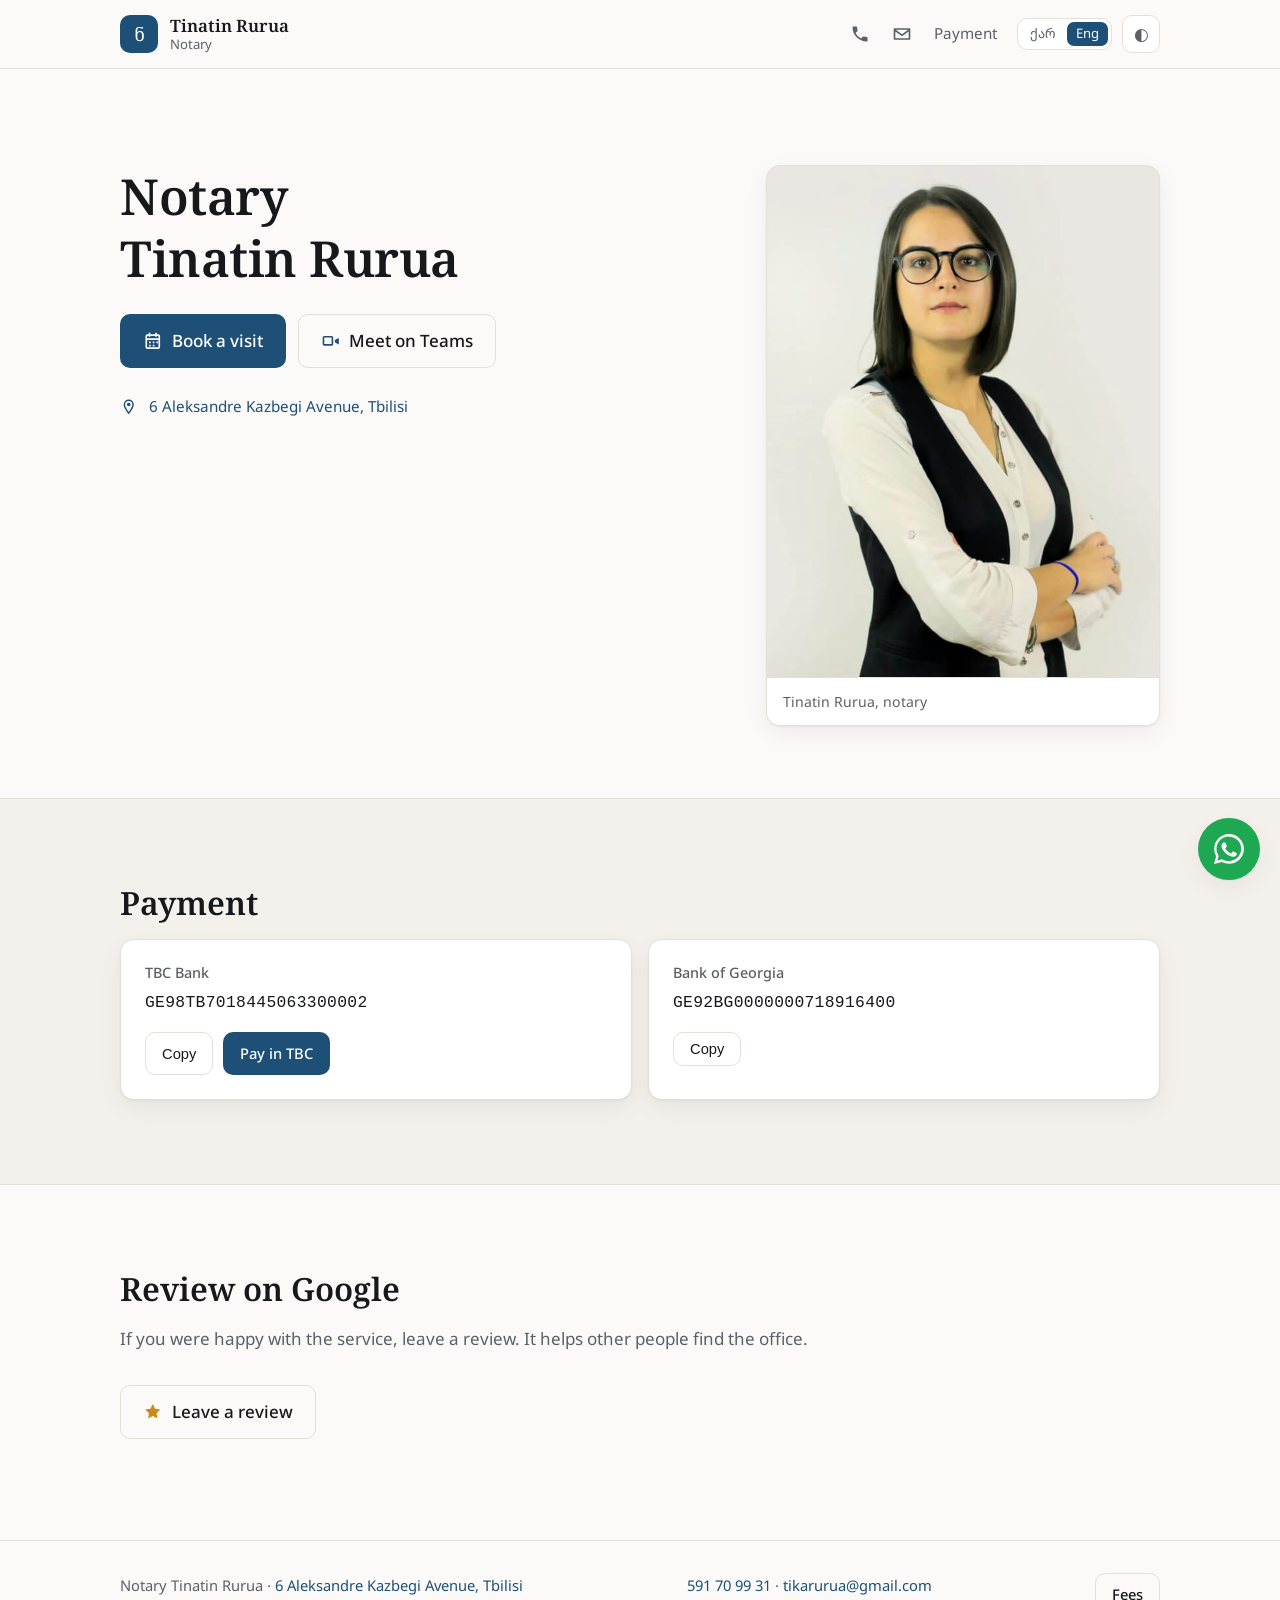
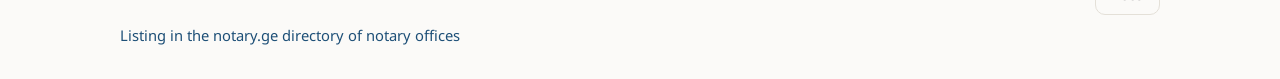
==== en/index.html @ 7e17ddd5 "ფუტერის მისამართი რუკის ბმულია, WhatsApp ლოგო გაიზარდა ფუტერში მისამართი აქამდე უბრალო ტექსტი იყო, თ" ====
<!DOCTYPE html>
<html lang="en">
<head>
<meta charset="utf-8">
<meta name="viewport" content="width=device-width, initial-scale=1">
<title>Notary Tinatin Rurua | Tbilisi</title>
<meta name="description" content="Notary Tinatin Rurua, 6 Aleksandre Kazbegi Avenue, Tbilisi. Contracts, powers of attorney, wills and inheritance, certified copies, signatures and translations. Phone 591 70 99 31.">
<meta name="theme-color" content="#fbfaf8" media="(prefers-color-scheme: light)">
<meta name="theme-color" content="#0f1216" media="(prefers-color-scheme: dark)">
<link rel="canonical" href="https://rurua.ge/en/">

<!-- Georgian is the primary version and holds the root URL, English sits under /en/ -->
<link rel="alternate" hreflang="ka" href="https://rurua.ge/">
<link rel="alternate" hreflang="en" href="https://rurua.ge/en/">
<link rel="alternate" hreflang="x-default" href="https://rurua.ge/">

<meta property="og:type" content="website">
<meta property="og:locale" content="en_US">
<meta property="og:locale:alternate" content="ka_GE">
<meta property="og:title" content="Notary Tinatin Rurua | Tbilisi">
<meta property="og:description" content="Notary services in Tbilisi. 6 Aleksandre Kazbegi Avenue.">
<meta property="og:url" content="https://rurua.ge/en/">
<meta property="og:image" content="https://rurua.ge/assets/tinatin-rurua.jpg">

<link rel="preconnect" href="https://fonts.googleapis.com">
<link rel="preconnect" href="https://fonts.gstatic.com" crossorigin>
<link href="https://fonts.googleapis.com/css2?family=Noto+Sans+Georgian:wght@400;500;600&family=Noto+Serif+Georgian:wght@500;600&display=swap" rel="stylesheet">

<link rel="stylesheet" href="../assets/styles.css">
<link rel="icon" href="../assets/favicon.svg" type="image/svg+xml">

<!--
  Restore the theme before first paint so the colours do not flash.
  Default state is "system": no data-theme attribute, so the CSS picks light or dark
  from prefers-color-scheme. The attribute only appears once a visitor chooses by hand.
-->
<script>
  (function () {
    try {
      var saved = localStorage.getItem("theme");
      if (saved === "dark" || saved === "light") document.documentElement.dataset.theme = saved;
    } catch (e) { /* localStorage blocked, stay on the system theme */ }
  })();
</script>

<script type="application/ld+json">
{
  "@context": "https://schema.org",
  "@type": "Notary",
  "name": "Notary Tinatin Rurua",
  "url": "https://rurua.ge/en/",
  "image": "https://rurua.ge/assets/tinatin-rurua.jpg",
  "telephone": "+995591709931",
  "email": "tikarurua@gmail.com",
  "areaServed": "Tbilisi",
  "availableLanguage": ["ka", "en"],
  "potentialAction": {
    "@type": "ReserveAction",
    "target": {
      "@type": "EntryPoint",
      "urlTemplate": "https://cal.com/rurua/30",
      "actionPlatform": ["http://schema.org/DesktopWebPlatform", "http://schema.org/MobileWebPlatform"]
    }
  },
  "hasMap": "https://www.google.com/maps/place/?cid=2737741856713212816",
  "sameAs": "https://www.notary.ge/geo-3718-sanotaro-biuroebi-notary-61",
  "address": {
    "@type": "PostalAddress",
    "streetAddress": "6 Aleksandre Kazbegi Avenue",
    "addressLocality": "Tbilisi",
    "addressCountry": "GE"
  }
}
</script>
</head>
<body>

<!--
  WhatsApp glyph, defined once as a symbol and pulled in with <use>,
  so the same path is not repeated for every button on the page.
-->
<svg width="0" height="0" style="position:absolute" aria-hidden="true" focusable="false">
  <symbol id="icon-wa" viewBox="0 0 24 24">
    <path fill="currentColor" d="M12.04 2C6.58 2 2.13 6.45 2.13 11.91c0 1.75.46 3.46 1.32 4.96L2 22l5.25-1.38a9.9 9.9 0 0 0 4.79 1.22h.01c5.46 0 9.91-4.45 9.91-9.91 0-2.65-1.03-5.14-2.9-7.01A9.83 9.83 0 0 0 12.04 2Zm0 1.82c2.16 0 4.19.84 5.72 2.37a8.05 8.05 0 0 1 2.37 5.72c0 4.54-3.7 8.23-8.24 8.23-1.48 0-2.93-.4-4.2-1.15l-.3-.18-3.12.82.83-3.04-.19-.31a8.19 8.19 0 0 1-1.25-4.37c0-4.54 3.7-8.24 8.24-8.24Zm-3.5 3.9c-.17 0-.44.06-.67.31-.23.25-.88.86-.88 2.1 0 1.23.9 2.42 1.02 2.58.13.17 1.74 2.79 4.28 3.8 2.11.83 2.54.67 3 .62.46-.04 1.48-.6 1.69-1.19.21-.58.21-1.08.15-1.19-.06-.1-.23-.16-.48-.29-.25-.12-1.48-.73-1.71-.81-.23-.09-.4-.13-.56.12-.17.25-.65.83-.79.99-.15.17-.29.19-.54.06-.25-.12-1.06-.39-2.02-1.25a7.6 7.6 0 0 1-1.4-1.73c-.14-.25-.02-.39.11-.51.12-.13.29-.34.44-.5.14-.17.19-.29.29-.48.1-.19.05-.35-.02-.48-.06-.12-.55-1.35-.75-1.85-.2-.48-.4-.4-.56-.4h-.5Z"/>
  </symbol>
  <symbol id="icon-star" viewBox="0 0 24 24">
    <path fill="currentColor" d="M12 2.6l2.87 5.82 6.43.94-4.65 4.53 1.1 6.4L12 17.27l-5.75 3.02 1.1-6.4L2.7 9.36l6.43-.94L12 2.6Z"/>
  </symbol>
  <symbol id="icon-calc" viewBox="0 0 24 24">
    <path fill="currentColor" d="M6 2h12a2 2 0 0 1 2 2v16a2 2 0 0 1-2 2H6a2 2 0 0 1-2-2V4a2 2 0 0 1 2-2Zm0 2v4h12V4H6Zm0 6v2h2.5v-2H6Zm4.75 0v2h2.5v-2h-2.5ZM15.5 10v2H18v-2h-2.5ZM6 14v2h2.5v-2H6Zm4.75 0v2h2.5v-2h-2.5ZM15.5 14v6H18v-6h-2.5ZM6 18v2h2.5v-2H6Zm4.75 0v2h2.5v-2h-2.5Z"/>
  </symbol>
  <symbol id="icon-booking" viewBox="0 0 24 24">
    <path fill="currentColor" d="M7 2v2H5.5A2.5 2.5 0 0 0 3 6.5v13A2.5 2.5 0 0 0 5.5 22h13a2.5 2.5 0 0 0 2.5-2.5v-13A2.5 2.5 0 0 0 18.5 4H17V2h-2v2H9V2H7Zm-1.5 4H7v1h2V6h6v1h2V6h1.5a.5.5 0 0 1 .5.5V9H5V6.5a.5.5 0 0 1 .5-.5ZM5 11h14v8.5a.5.5 0 0 1-.5.5h-13a.5.5 0 0 1-.5-.5V11Zm2.5 2v2h2v-2h-2Zm4.5 0v2h2v-2h-2Zm4.5 0v2h2v-2h-2Zm-9 4v2h2v-2h-2Zm4.5 0v2h2v-2h-2Z"/>
  </symbol>
  <symbol id="icon-video" viewBox="0 0 24 24">
    <path fill="currentColor" d="M4 6h9a2 2 0 0 1 2 2v8a2 2 0 0 1-2 2H4a2 2 0 0 1-2-2V8a2 2 0 0 1 2-2Zm0 2v8h9V8H4Zm13 3.15 4-2.4a.6.6 0 0 1 .9.52v6.46a.6.6 0 0 1-.9.52l-4-2.4v-2.7Z"/>
  </symbol>
  <symbol id="icon-pin" viewBox="0 0 24 24">
    <path fill="currentColor" d="M12 2a7 7 0 0 0-7 7c0 5.05 6.13 12.28 6.39 12.58a.8.8 0 0 0 1.22 0C12.87 21.28 19 14.05 19 9a7 7 0 0 0-7-7Zm0 2a5 5 0 0 1 5 5c0 3.3-3.4 8.28-5 10.28C10.4 17.28 7 12.3 7 9a5 5 0 0 1 5-5Zm0 2.5A2.5 2.5 0 1 0 12 11.5a2.5 2.5 0 0 0 0-5Z"/>
  </symbol>
  <symbol id="icon-phone" viewBox="0 0 24 24">
    <path fill="currentColor" d="M6.62 10.79a15.05 15.05 0 0 0 6.59 6.59l2.2-2.2a1 1 0 0 1 1.02-.24c1.12.37 2.33.57 3.57.57a1 1 0 0 1 1 1V20a1 1 0 0 1-1 1A17 17 0 0 1 3 4a1 1 0 0 1 1-1h3.5a1 1 0 0 1 1 1c0 1.24.2 2.45.57 3.57a1 1 0 0 1-.25 1.02l-2.2 2.2Z"/>
  </symbol>
  <symbol id="icon-mail" viewBox="0 0 24 24">
    <path fill="currentColor" d="M3 5h18a1 1 0 0 1 1 1v12a1 1 0 0 1-1 1H3a1 1 0 0 1-1-1V6a1 1 0 0 1 1-1Zm1.6 2L12 12.3 19.4 7H4.6ZM4 8.9V17h16V8.9l-8 5.7-8-5.7Z"/>
  </symbol>
</svg>

<a class="skip" href="#hero">Skip to content</a>

<header class="site-head">
  <div class="wrap head-inner">
    <a class="brand" href="./">
      <span class="brand-mark" aria-hidden="true">ნ</span>
      <span class="brand-text">
        <strong>Tinatin Rurua</strong>
        <span>Notary</span>
      </span>
    </a>

    <!--
      The header is navigation, not a row of buttons: phone and email as bare icons
      in the link colour, plus a text link to payment. The number and email are
      written out in the footer, and the hero keeps only booking and the meeting.
    -->
    <nav class="head-nav">
      <a class="nav-icon" href="tel:+995591709931" aria-label="Call 591 70 99 31" title="591 70 99 31">
        <svg class="ico" aria-hidden="true"><use href="#icon-phone"></use></svg>
      </a>
      <a class="nav-icon" href="mailto:tikarurua@gmail.com?subject=Enquiry%20from%20rurua.ge" aria-label="Email: tikarurua@gmail.com" title="tikarurua@gmail.com">
        <svg class="ico" aria-hidden="true"><use href="#icon-mail"></use></svg>
      </a>
      <a href="#payment">Payment</a>
    </nav>

    <div class="head-actions">
      <!-- Language switch, each version is its own page -->
      <p class="lang" aria-label="Language">
        <a href="../" lang="ka">ქარ</a>
        <span aria-current="true">Eng</span>
      </p>
      <button id="theme-toggle" class="theme-btn" type="button" title="Theme">
        <span class="theme-icon" aria-hidden="true"></span>
        <span class="sr-only">Switch theme</span>
      </button>
    </div>
  </div>
</header>

<main>

  <section id="hero" class="hero">
    <div class="wrap hero-inner">
      <div class="hero-copy">
        <h1>Notary<br>Tinatin Rurua</h1>
        <div class="hero-btns">
          <!-- cal.com booking, the primary action: the client picks the time themselves -->
          <a class="btn btn-primary btn-cal" href="https://cal.com/rurua/30" target="_blank" rel="noopener">
            <svg class="ico" aria-hidden="true"><use href="#icon-booking"></use></svg>
            Book a visit
          </a>
          <!-- Standing Teams room: a time is agreed first, then the link is used -->
          <a class="btn btn-ghost btn-video" href="https://teams.live.com/meet/9314861154325?p=OCizyPDEhzYcypQcMn" target="_blank" rel="noopener">
            <svg class="ico" aria-hidden="true"><use href="#icon-video"></use></svg>
            Meet on Teams
          </a>
        </div>


        <!-- The address text is the map link itself, a separate button repeated it -->
        <p class="hero-addr">
          <svg class="ico" aria-hidden="true"><use href="#icon-pin"></use></svg>
          <span><a href="https://www.google.com/maps/place/?cid=2737741856713212816" target="_blank" rel="noopener">6 Aleksandre Kazbegi Avenue, Tbilisi</a></span>
        </p>

      </div>

      <figure class="portrait">
        <img src="../assets/tinatin-rurua.jpg"
             srcset="../assets/tinatin-rurua.jpg 760w, ../assets/tinatin-rurua@2x.jpg 1120w"
             sizes="(max-width: 860px) 80vw, 360px"
             width="760" height="993"
             alt="Notary Tinatin Rurua">
        <figcaption>Tinatin Rurua, notary</figcaption>
      </figure>
    </div>
  </section>


  <section id="payment" class="section section-alt" data-pay>
    <div class="wrap">
      <h2 class="section-title">Payment</h2>
      <div class="pay-grid">
        <div class="card pay-card" data-pay-iban="GE98TB7018445063300002" data-pay-holder="Tinatin Rurua">
          <h3>TBC Bank</h3>
          <p class="pay-iban">GE98TB7018445063300002</p>
          <p class="pay-actions">
            <button type="button" class="btn btn-ghost btn-sm" data-pay-copy>Copy</button>
            <a class="btn btn-primary btn-sm" data-pay-link-base="https://tbconline.ge/MB/TT/GE98TB7018445063300002" href="https://tbconline.ge/MB/TT/GE98TB7018445063300002" target="_blank" rel="noopener">Pay in TBC</a>
          </p>
        </div>

        <div class="card pay-card" data-pay-iban="GE92BG0000000718916400" data-pay-holder="Tinatin Rurua">
          <h3>Bank of Georgia</h3>
          <p class="pay-iban">GE92BG0000000718916400</p>
          <p class="pay-actions">
            <button type="button" class="btn btn-ghost btn-sm" data-pay-copy>Copy</button>
          </p>
        </div>
      </div>
    </div>
  </section>

  <!--
    Google review. The contact section is gone: address, phone, email and WhatsApp all sit
    in the hero. The review was the one card that repeated nothing, so it stays.
    The !12e1 suffix opens the review form itself rather than just the listing.
  -->
  <section id="review" class="section">
    <div class="wrap">
      <h2 class="section-title">Review on Google</h2>
      <p class="section-sub">If you were happy with the service, leave a review. It helps other people find the office.</p>
      <p><a class="btn btn-star" href="https://www.google.com/maps/place//data=!4m3!3m2!1s0x404473003c50f1db:0x25fe69b6a81c0390!12e1" target="_blank" rel="noopener">
        <svg class="ico" aria-hidden="true"><use href="#icon-star"></use></svg>
        Leave a review
      </a></p>
    </div>
  </section>

</main>

<footer class="site-foot">
  <div class="wrap foot-inner">
    <p>Notary Tinatin Rurua &middot; <a href="https://www.google.com/maps/place/?cid=2737741856713212816" target="_blank" rel="noopener">6 Aleksandre Kazbegi Avenue, Tbilisi</a></p>
    <!-- The number and email in full: the hero only carries icons -->
    <p><a href="tel:+995591709931">591 70 99 31</a> &middot; <a href="mailto:tikarurua@gmail.com">tikarurua@gmail.com</a></p>
    <!-- The fee page link lives in the footer: gone from the header, and it has no block of its own -->
    <p><a class="btn btn-ghost btn-sm" href="fees/">Fees</a></p>
    <!-- Entry in the notary chamber's directory of notary offices -->
    <p class="foot-reg">
      <a href="https://www.notary.ge/geo-3718-sanotaro-biuroebi-filter&amp;region_id=&amp;full_name=%E1%83%97%E1%83%98%E1%83%9C%E1%83%90%E1%83%97%E1%83%98%E1%83%9C+%E1%83%A0%E1%83%A3%E1%83%A0%E1%83%A3%E1%83%90"
         target="_blank" rel="noopener">Listing in the notary.ge directory of notary offices</a>
    </p>
  </div>
</footer>

<!--
  Floating WhatsApp button, bottom right, where chat buttons usually sit. The message
  comes prefilled with the site name, so it is clear where the enquiry came from.
-->
<a class="wa-float" href="https://wa.me/995591709931?text=Hello%21%20I%20am%20writing%20from%20your%20website%20rurua.ge.%20I%20would%20like%20to%20ask%20about%20a%20notary%20service%3A%20" target="_blank" rel="noopener" aria-label="Message on WhatsApp" title="WhatsApp">
  <svg aria-hidden="true"><use href="#icon-wa"></use></svg>
</a>

<script src="../assets/theme.js"></script>
<script src="../assets/pay.js"></script>
</body>
</html>
---- assets/styles.css ----
/*
  rurua.ge, ნოტარიუსი თინათინ რურუა.

  ფერების ლოგიკა სამ მდგომარეობაზეა გათვლილი:
    1. :root                            ნათელი პალიტრა, ნაგულისხმევი
    2. prefers-color-scheme: dark       სისტემური ბნელი, თუ მომხმარებელს ხელით
                                        არ აურჩევია ნათელი (:not([data-theme="light"]))
    3. :root[data-theme="dark"]         ხელით არჩეული ბნელი, სისტემის მიუხედავად
  ამიტომ არც ერთი ცვლადი არ არის მხოლოდ media ბლოკში განსაზღვრული.
*/

:root {
  --bg:        #fbfaf8;
  --bg-alt:    #f4f1ec;
  --surface:   #ffffff;
  --text:      #17181c;
  --muted:     #5b6068;
  --border:    #e4e0d8;
  --accent:    #1d4f77;
  --accent-ink:#ffffff;
  --accent-soft:#e8f0f7;
  --shadow:    0 1px 2px rgba(16, 24, 40, .05), 0 8px 24px rgba(16, 24, 40, .06);
  --wa:        #1da851;
  --wa-soft:   #eaf7ee;
  --star:      #c9891b;
  --star-soft: #fdf3e2;

  --sans: "Noto Sans Georgian", "BPG Nino Mtavruli", system-ui, -apple-system, "Segoe UI", sans-serif;
  --serif: "Noto Serif Georgian", "Noto Sans Georgian", Georgia, serif;

  --wrap: 1080px;
  --radius: 14px;

  color-scheme: light;
}

@media (prefers-color-scheme: dark) {
  :root:not([data-theme="light"]) {
    --bg:        #0f1216;
    --bg-alt:    #14181e;
    --surface:   #171b22;
    --text:      #e9ebee;
    --muted:     #9ba2ac;
    --border:    #262d36;
    --accent:    #8bbde3;
    --accent-ink:#0f1216;
    --accent-soft:#1b2733;
    --shadow:    0 1px 2px rgba(0, 0, 0, .4), 0 10px 30px rgba(0, 0, 0, .35);
    --wa:        #3ddc7f;
    --wa-soft:   #16261d;
    --star:      #f0b429;
    --star-soft: #2a2113;

    color-scheme: dark;
  }
}

:root[data-theme="dark"] {
  --bg:        #0f1216;
  --bg-alt:    #14181e;
  --surface:   #171b22;
  --text:      #e9ebee;
  --muted:     #9ba2ac;
  --border:    #262d36;
  --accent:    #8bbde3;
  --accent-ink:#0f1216;
  --accent-soft:#1b2733;
  --shadow:    0 1px 2px rgba(0, 0, 0, .4), 0 10px 30px rgba(0, 0, 0, .35);
  --wa:        #3ddc7f;
  --wa-soft:   #16261d;
  --star:      #f0b429;
  --star-soft: #2a2113;

  color-scheme: dark;
}

* { box-sizing: border-box; }

html { scroll-behavior: smooth; }

body {
  margin: 0;
  background: var(--bg);
  color: var(--text);
  font-family: var(--sans);
  font-size: 17px;
  line-height: 1.65;
  -webkit-font-smoothing: antialiased;
}

h1, h2, h3 { font-family: var(--serif); line-height: 1.25; font-weight: 600; margin: 0 0 .5em; }
h1 { font-size: clamp(2rem, 5vw, 3.1rem); letter-spacing: -.01em; }
h2 { font-size: 1.35rem; }
h3 { font-size: 1.05rem; }
p { margin: 0 0 1em; }
a { color: var(--accent); text-decoration: none; }
a:hover { text-decoration: underline; }

:focus-visible {
  outline: 2px solid var(--accent);
  outline-offset: 3px;
  border-radius: 4px;
}

.wrap { width: 100%; max-width: var(--wrap); margin: 0 auto; padding: 0 20px; }

/*
  grid-ის ელემენტების min-width ნაგულისხმევად auto-ა, ანუ min-content-ზე ვიწრო ვერ
  ხდებიან. ერთი გრძელი nowrap ღილაკიც კი მთელ სვეტს აფართოებდა და ვიწრო ეკრანზე
  ჰორიზონტალურ სქროლს იწვევდა. აქ ეს ბლოკავს.
*/
.hero-inner > *, .two-col > *, .calc-list > *, .contact-grid > *, .grid > * { min-width: 0; }

.sr-only {
  position: absolute; width: 1px; height: 1px;
  padding: 0; margin: -1px; overflow: hidden;
  clip: rect(0 0 0 0); white-space: nowrap; border: 0;
}

/* კლავიატურით ნავიგაციისთვის, ჩნდება მხოლოდ ფოკუსზე */
.skip {
  position: absolute; left: -9999px; top: 8px;
  background: var(--surface); color: var(--text);
  padding: 10px 14px; border: 1px solid var(--border); border-radius: 8px;
  z-index: 20;
}
.skip:focus { left: 12px; }

/* ---------- ჰედერი ---------- */

.site-head {
  position: sticky; top: 0; z-index: 10;
  background: var(--bg);
  background: color-mix(in srgb, var(--bg) 88%, transparent);
  backdrop-filter: blur(10px);
  border-bottom: 1px solid var(--border);
}

.head-inner {
  display: flex; align-items: center; gap: 20px;
  min-height: 68px;
}

.brand { display: flex; align-items: center; gap: 12px; margin-right: auto; color: var(--text); }
.brand:hover { text-decoration: none; }

.brand-mark {
  display: grid; place-items: center;
  width: 38px; height: 38px; flex: 0 0 38px;
  border-radius: 10px;
  background: var(--accent); color: var(--accent-ink);
  font-family: var(--serif); font-size: 1.15rem;
}

.brand-text { display: flex; flex-direction: column; line-height: 1.25; }
.brand-text strong { font-family: var(--serif); font-weight: 600; }
.brand-text span { color: var(--muted); font-size: .82rem; }

.head-nav { display: flex; gap: 22px; }
.head-nav a { color: var(--muted); font-size: .95rem; }
.head-nav a:hover { color: var(--text); text-decoration: none; }

/*
  ტელეფონისა და ელფოსტის ხატულები ნავიგაციაში. ჩარჩო არ აქვთ, რომ ბმულებად და არა
  ღილაკებად წაიკითხებოდეს. სახელი aria-label-შია, თავად ნომერი და ელფოსტა ფუტერში.
*/
.head-nav .nav-icon { display: inline-flex; align-items: center; }
.head-nav .nav-icon .ico { width: 20px; height: 20px; }

.head-actions { display: flex; align-items: center; gap: 10px; }

/* ენის გადამრთველი: მიმდინარე ენა span-ია, მეორე კი ბმული */
.lang {
  display: flex; align-items: center; gap: 2px;
  margin: 0; padding: 3px;
  background: var(--surface);
  border: 1px solid var(--border); border-radius: 10px;
  font-size: .82rem;
}
.lang > * { padding: 4px 9px; border-radius: 7px; line-height: 1.2; }
.lang > span { background: var(--accent); color: var(--accent-ink); }
.lang > a { color: var(--muted); }
.lang > a:hover { color: var(--text); text-decoration: none; background: var(--bg-alt); }

.theme-btn {
  width: 38px; height: 38px;
  display: grid; place-items: center;
  background: var(--surface); color: var(--muted);
  border: 1px solid var(--border); border-radius: 10px;
  cursor: pointer;
}
.theme-btn:hover { color: var(--text); }

/* ხატულა იცვლება მიმდინარე მდგომარეობის მიხედვით, JS მხოლოდ ატრიბუტს ცვლის */
.theme-icon::before { content: "◐"; font-size: 1.05rem; }
:root[data-theme="light"] .theme-icon::before { content: "☀"; }
:root[data-theme="dark"] .theme-icon::before { content: "☾"; }

/* ---------- ღილაკები ---------- */

.btn {
  display: inline-block;
  padding: 12px 22px;
  border-radius: 10px;
  font-weight: 500;
  border: 1px solid transparent;
  white-space: nowrap;
}
.btn:hover { text-decoration: none; }
.btn-sm { padding: 8px 16px; font-size: .92rem; }
.btn-primary { background: var(--accent); color: var(--accent-ink); }

/* ჯავშნის ღილაკი: მთავარი ღილაკი ხატულით, ამიტომ flex და შუაზე გასწორება */
.btn-cal { display: inline-flex; align-items: center; gap: 9px; }
.btn-primary:hover { filter: brightness(1.08); }
.btn-ghost { background: transparent; color: var(--text); border-color: var(--border); }
.btn-ghost:hover { background: var(--bg-alt); }

/*
  WhatsApp-ის ღილაკი. ბრენდის მწვანე მხოლოდ ხატულაზეა, ღილაკი კი გარემოს პალიტრას
  მიჰყვება. თეთრი ტექსტი მწვანე ფონზე კონტრასტს ვერ იძლევა, ამიტომ ფონი არ იღებება.
*/
.btn-wa { display: inline-flex; align-items: center; gap: 9px;
  background: transparent; color: var(--text); border-color: var(--border); }
.btn-wa:hover { background: var(--wa-soft); border-color: var(--wa); }
.btn-wa .ico { color: var(--wa); }

.ico { width: 1.15em; height: 1.15em; flex: 0 0 auto; }

/* შეფასების ღილაკი, იგივე ლოგიკა რაც WhatsApp-ისას: ფერი მხოლოდ ხატულაზე */
.btn-star { display: inline-flex; align-items: center; gap: 9px;
  background: transparent; color: var(--text); border-color: var(--border); }
.btn-star:hover { background: var(--star-soft); border-color: var(--star); }
.btn-star .ico { color: var(--star); }

/* ---------- ჰერო ---------- */

.hero { padding: clamp(48px, 8vw, 96px) 0 clamp(40px, 6vw, 72px); }

.hero-inner {
  display: grid;
  grid-template-columns: 1.5fr 1fr;
  gap: clamp(28px, 5vw, 56px);
  align-items: start;
}

.eyebrow {
  color: var(--muted);
  font-size: .85rem; letter-spacing: .06em; text-transform: uppercase;
  margin-bottom: 1em;
}

.lede { font-size: 1.1rem; color: var(--muted); max-width: 46ch; }

.hero-btns { display: flex; flex-wrap: wrap; gap: 12px; margin-top: 28px; }
/* როცა სათაურის ქვემოთ აღწერა არ არის, ღილაკები უფრო ახლოს დგება */
.hero-copy h1 + .hero-btns { margin-top: 18px; }

.card {
  background: var(--surface);
  border: 1px solid var(--border);
  border-radius: var(--radius);
  padding: 24px;
  box-shadow: var(--shadow);
}

.addr { font-size: 1.05rem; }

/* მისამართის რიგი: ქინძისთავი, ტექსტი და რუკის ღილაკი ერთ ხაზზე */
.hero-addr {
  display: flex; flex-wrap: wrap; align-items: center; gap: 8px 12px;
  margin-top: 26px;
  color: var(--muted); font-size: .95rem;
}
.hero-addr .ico { color: var(--accent); }

.hero-addr span { flex: 0 1 auto; }

/*
  პორტრეტი. სურათის ფონი თეთრია, ამიტომ პანელს ორივე თემაზე მუდმივი ღია ტონი აქვს
  (--photo-panel) და img multiply რეჟიმში ერევა, რომ კიდეები არ მოიჭრას.
*/
.portrait {
  --photo-panel: #f3f0eb;
  margin: 0;
  background: var(--photo-panel);
  border: 1px solid var(--border);
  border-radius: var(--radius);
  box-shadow: var(--shadow);
  overflow: hidden;
}

.portrait img {
  display: block;
  width: 100%;
  height: auto;
  mix-blend-mode: multiply;
}

.portrait figcaption {
  padding: 12px 16px;
  background: var(--surface);
  border-top: 1px solid var(--border);
  color: var(--muted);
  font-size: .88rem;
}

/*
  საზღაურის კალკულატორის დიდი ღილაკი ჰეროში. ერთი ბლოკია სამი ნაწილით:
  ხატულა, ორსტრიქონიანი ტექსტი და ისარი, რომელიც ჩვენებას აძლევს, რომ გარე გვერდზე გადავდივართ.
*/
.cta-calc {
  display: flex; align-items: center; gap: 16px;
  margin-top: 26px;
  padding: 18px 22px;
  max-width: 520px;
  background: var(--accent-soft);
  border: 1px solid var(--accent);
  border-radius: var(--radius);
  color: var(--text);
}
.cta-calc:hover { text-decoration: none; background: var(--surface); box-shadow: var(--shadow); }

/* ცალკე სექციაში ბლოკს ჰეროს ზედა შველი აღარ სჭირდება, სათაური და ლიდი უკვე ჰყოფს */
.cta-calc-block { margin-top: 6px; }

.cta-calc-ico { width: 30px; height: 30px; flex: 0 0 30px; color: var(--accent); }

.cta-calc-text { display: flex; flex-direction: column; line-height: 1.35; margin-right: auto; }
.cta-calc-text strong { font-family: var(--serif); font-size: 1.15rem; font-weight: 600; }
.cta-calc-text span { color: var(--muted); font-size: .88rem; }

.cta-calc-arrow { color: var(--accent); font-size: 1.3rem; }
.cta-calc:hover .cta-calc-arrow { transform: translateX(3px); }
.cta-calc-arrow { transition: transform .15s ease; }

@media (prefers-reduced-motion: reduce) {
  .cta-calc-arrow { transition: none; }
}

/* ---------- სექციები ---------- */

.section { padding: clamp(48px, 7vw, 84px) 0; }
.section-alt { background: var(--bg-alt); border-top: 1px solid var(--border); border-bottom: 1px solid var(--border); }

.section-title { font-size: clamp(1.5rem, 3vw, 2rem); }
.section-sub { color: var(--muted); margin-bottom: 32px; }

.grid {
  list-style: none; margin: 0; padding: 0;
  display: grid;
  grid-template-columns: repeat(auto-fill, minmax(min(260px, 100%), 1fr));
  gap: 16px;
}

.svc h3 { margin-bottom: .4em; }
.svc p { color: var(--muted); font-size: .96rem; margin: 0; }

.note {
  margin-top: 28px;
  padding: 16px 20px;
  background: var(--accent-soft);
  border-radius: var(--radius);
  color: var(--text);
  font-size: .96rem;
}

.two-col {
  display: grid;
  grid-template-columns: 1.2fr 1fr;
  gap: clamp(28px, 5vw, 56px);
  align-items: start;
}

.ticks { list-style: none; margin: 0; padding: 0; }
.ticks li {
  position: relative;
  padding: 0 0 14px 28px;
  color: var(--muted);
}
.ticks li::before {
  content: "✓";
  position: absolute; left: 0; top: 0;
  color: var(--accent);
}

/* ოთხი ბარათი ორ სვეტში ჯდება, ერთ რიგში ოთხივე ძალიან ვიწრო გამოდიოდა */
.contact-grid {
  display: grid;
  grid-template-columns: repeat(2, 1fr);
  gap: 16px;
  margin-top: 24px;
}
.contact-grid h3 { color: var(--muted); font-family: var(--sans); font-weight: 500; font-size: .9rem; }
.contact-grid p { margin: 0; }
.contact-grid .card p:not(.addr) { color: var(--muted); font-size: .96rem; }

/* ---------- გადახდა ---------- */

.pay-amount { display: grid; gap: 5px; max-width: 220px; margin-bottom: 22px; }
.pay-amount span { color: var(--muted); font-size: .88rem; }
.pay-amount input {
  padding: 10px 12px;
  font: inherit; font-variant-numeric: tabular-nums;
  color: var(--text); background: var(--surface);
  border: 1px solid var(--border); border-radius: 9px;
}

.pay-grid {
  display: grid;
  grid-template-columns: repeat(auto-fit, minmax(min(300px, 100%), 1fr));
  gap: 16px;
}
.pay-grid > * { min-width: 0; }

.pay-card h3 { color: var(--muted); font-family: var(--sans); font-weight: 500; font-size: .9rem; }

/* ანგარიშის ნომერი: მონოსფეისი და თანაბარი ციფრები, რომ წაკითხვა და შედარება გაადვილდეს */
.pay-iban {
  font-family: ui-monospace, SFMono-Regular, Menlo, Consolas, monospace;
  font-size: 1.02rem;
  letter-spacing: .02em;
  word-break: break-all;
  margin: 0 0 16px;
}

.pay-actions { display: flex; flex-wrap: wrap; gap: 10px; margin: 0; }
.pay-hint, .pay-note { color: var(--muted); font-size: .88rem; }
.pay-hint { margin: 14px 0 0; }
.pay-note { margin: 22px 0 0; max-width: 60ch; }

/* ---------- კალკულატორი ---------- */

/* კომპაქტური სათაური: მხოლოდ h1, ქვედა დაშორების გარეშე */
.calc-head { padding: clamp(28px, 4vw, 48px) 0 0; }
.calc-head h1 { margin-bottom: 0; }

/* კალკულატორების ბლოკი სათაურს მჭიდროდ მიჰყვება */
#calc.section { padding-top: clamp(22px, 3vw, 32px); }

/* განმარტებების სია გვერდის ბოლოს */
.calc-info .ticks li { padding-bottom: 12px; }

/*
  დოკუმენტისთვის განკუთვნილი ტექსტი. ბარათის სიგანეზეა და ცალკე ფონით გამოყოფილი,
  რომ ეტყობოდეს: ეს ასლისთვისაა და არა კითხვისთვის.
*/
.calc-textbox {
  margin-top: 18px;
  padding-top: 16px;
  border-top: 1px solid var(--border);
}
.calc-textbox-label { margin: 0 0 8px; color: var(--muted); font-size: .82rem; text-transform: uppercase; letter-spacing: .05em; }
.calc-text {
  margin: 0 0 12px;
  padding: 12px 14px;
  background: var(--bg-alt);
  border-radius: 9px;
  font-size: .9rem;
  line-height: 1.6;
  max-height: 190px;
  overflow-y: auto;
}
.calc-textbox-actions { margin: 0; }
.calc-textbox-hint { margin: 10px 0 0; color: var(--muted); font-size: .82rem; }

.calc-list {
  display: grid;
  /* min() იცავს ვიწრო ეკრანს: 340px მხოლოდ მაშინ, თუ ადგილი ნამდვილად არის */
  grid-template-columns: repeat(auto-fit, minmax(min(340px, 100%), 1fr));
  gap: 16px;
  align-items: start;
}

.calc { padding: 20px; }
.calc h2 { font-size: 1.1rem; margin-bottom: 14px; }

/* ველების რიგი: წარწერა ზემოთ, ველი ქვემოთ */
.calc-fields { display: grid; gap: 10px; margin-bottom: 14px; }
.calc-fields label { display: grid; gap: 5px; }
.calc-fields span { color: var(--muted); font-size: .88rem; }

.calc input[type="number"] {
  width: 100%;
  padding: 10px 12px;
  font: inherit;
  font-variant-numeric: tabular-nums;
  color: var(--text);
  background: var(--bg);
  border: 1px solid var(--border);
  border-radius: 9px;
}
.calc input[type="number"]:disabled { opacity: .45; }

/* რადიო ჯგუფი ერთ ხაზზე, ბოლოში კი „სხვა" ველი */
.calc-modes {
  display: flex; flex-wrap: wrap; align-items: center; gap: 6px 14px;
  margin: 0 0 14px; padding: 10px 12px;
  border: 1px solid var(--border); border-radius: 9px;
}
.calc-modes legend { padding: 0 6px; color: var(--muted); font-size: .82rem; }
.calc-modes label { display: inline-flex; align-items: center; gap: 6px; font-size: .95rem; }
.calc-modes input[type="number"] { width: 92px; padding: 6px 9px; }

.calc-vat {
  display: inline-flex; align-items: center; gap: 8px;
  margin-bottom: 14px;
  color: var(--muted); font-size: .95rem;
}

/* შედეგების ცხრილი */
.calc-out { width: 100%; border-collapse: collapse; }
.calc-out th, .calc-out td { padding: 8px 0; text-align: left; font-weight: 400; }
.calc-out th { color: var(--muted); font-size: .92rem; }
.calc-out td { text-align: right; font-variant-numeric: tabular-nums; }
.calc-out tr + tr th, .calc-out tr + tr td { border-top: 1px solid var(--border); }

.calc-total th, .calc-total td {
  padding-top: 12px;
  font-family: var(--serif); font-size: 1.15rem; font-weight: 600;
  color: var(--text);
}
.calc-total th, .calc-total td { border-top: 2px solid var(--border) !important; }

.calc-note {
  margin: 0 0 16px;
  padding: 12px 14px;
  background: var(--accent-soft);
  border-radius: 9px;
  font-size: .92rem;
}


/* ---------- ფუტერი ---------- */


.visit-online { color: var(--muted); font-size: .95rem; margin: 18px 0 12px; }

/* ონლაინ შეხვედრის ღილაკი, იმავე პრინციპით: ფერი მხოლოდ ხატულაზე */
.btn-video { display: inline-flex; align-items: center; gap: 9px; }
.btn-video .ico { color: var(--accent); }

.muted-note { color: var(--muted); font-size: .9rem; margin: 0; }

.site-foot {
  border-top: 1px solid var(--border);
  padding: 32px 0;
  color: var(--muted);
  font-size: .92rem;
}
.foot-inner { display: flex; flex-wrap: wrap; gap: 8px 24px; justify-content: space-between; }
.foot-inner p { margin: 0; }
.foot-reg { flex-basis: 100%; }

/*
  WhatsApp მცურავი ღილაკი. მარჯვნივ ქვემოთ ეკიდება, ანუ ჩატის ჩვეულ ადგილას, და
  გვერდის გრაგნილს არ მიჰყვება. ბრენდის მწვანე ფონი, თეთრი ხატულა.
*/
.wa-float {
  position: fixed; right: 20px; bottom: 20px; z-index: 20;
  display: inline-flex; align-items: center; justify-content: center;
  width: 62px; height: 62px; border-radius: 50%;
  background: var(--wa); color: #fff;
  box-shadow: var(--shadow);
}
.wa-float:hover { filter: brightness(1.06); }
/* ლოგო შესამჩნევად დიდია, წრის დიამეტრის დაახლოებით ნახევარზე მეტი */
.wa-float svg { width: 36px; height: 36px; }

/* ---------- მობილური ---------- */

@media (max-width: 860px) {
  .hero-inner, .two-col, .contact-grid { grid-template-columns: 1fr; }

  /*
    ნავიგაცია აღარ იმალება, რადგან კონტაქტი მასშია. ვიწროდ ბრენდისა და ენის ქვემოთ,
    მთელ სიგანეზე ეშვება.
  */
  .head-inner { flex-wrap: wrap; }
  .head-nav { order: 3; flex-basis: 100%; flex-wrap: wrap; gap: 8px 16px; padding-bottom: 4px; }
}

/*
  ვიწრო ეკრანზე ჰედერი 375px-ში ვერ ჯდებოდა: ბრენდი, ენა, ჯავშნის ღილაკი და თემა
  ჯამში 79 პიქსელით გადიოდა. ჯავშნა ხატულად რჩება, წარწერა იმალება, ბრენდის
  ქვესათაური და ენის პილიც იკუმშება.
*/
@media (max-width: 620px) {
  .head-inner { gap: 10px; min-height: 60px; }
  .head-actions { gap: 8px; }

  .brand-text span { display: none; }
  .brand-text strong { font-size: .95rem; }

  .lang { font-size: .78rem; padding: 2px; }
  .lang > * { padding: 3px 7px; }

  /* გრძელი წარწერა ვიწრო ეკრანზე ეშლება, nowrap მხოლოდ ფართო ეკრანს სჭირდება */
  .btn { white-space: normal; }
}

/* ძალიან ვიწრო ეკრანზე ბრენდის სახელიც იმალება, ნიშანი რჩება */
@media (max-width: 390px) {
  .brand-text { display: none; }
}

@media (prefers-reduced-motion: reduce) {
  html { scroll-behavior: auto; }
}

/* ---------------------------------------------------------------
   საზღაურის გვერდი: სრული სიის ბლოკი და ცნობარის ცხრილები.
   ფერები იმავე ცვლადებიდან მოდის, ამიტომ ორივე თემაზე მუშაობს.
   --------------------------------------------------------------- */

.calc select {
  width: 100%;
  padding: 9px 10px;
  font: inherit;
  color: var(--text);
  background: var(--bg);
  border: 1px solid var(--border);
  border-radius: 9px;
}

/* არჩეულ მოქმედებაზე მიბმული შენიშვნა: ფიქსირებული ფასი თუ შეთანხმებით დადგენადი */
.calc-pick-note {
  margin: 14px 0 0;
  padding: 10px 12px;
  border: 1px solid var(--border);
  border-radius: 9px;
  background: var(--bg);
  color: var(--muted);
  font-size: .9rem;
}

.calc-pick-note[data-kind="agreed"] {
  border-color: var(--star);
  background: var(--star-soft);
  color: var(--text);
}

.tariff-wrap {
  overflow-x: auto;
  border: 1px solid var(--border);
  border-radius: var(--radius);
  background: var(--surface);
}

.tariff-wrap + .tariff-h3 { margin-top: 30px; }

.tariff-table { width: 100%; border-collapse: collapse; font-size: .94rem; }

.tariff-table th,
.tariff-table td {
  padding: 10px 12px;
  text-align: left;
  vertical-align: top;
  font-weight: 400;
  border-bottom: 1px solid var(--border);
}

.tariff-table thead th {
  background: var(--bg-alt);
  color: var(--muted);
  font-size: .8rem;
  text-transform: uppercase;
  letter-spacing: .05em;
  white-space: nowrap;
}

.tariff-table tbody tr:last-child td,
.tariff-table tbody tr:last-child th { border-bottom: 0; }

.tariff-table td.num { font-variant-numeric: tabular-nums; }
.tariff-table td.art,
.tariff-table th.art { white-space: nowrap; color: var(--accent); font-variant-numeric: tabular-nums; }
.tariff-note { display: block; margin-top: 4px; color: var(--muted); font-size: .85rem; }

.tariff-h3 { margin: 0 0 10px; font-size: 1rem; }
.tariff-after { margin: 16px 0 0; color: var(--muted); font-size: .9rem; }

.docs-list { margin: 12px 0 0; padding-left: 18px; display: grid; gap: 8px; }
.docs-list li { color: var(--muted); }
.docs-list a { overflow-wrap: anywhere; }
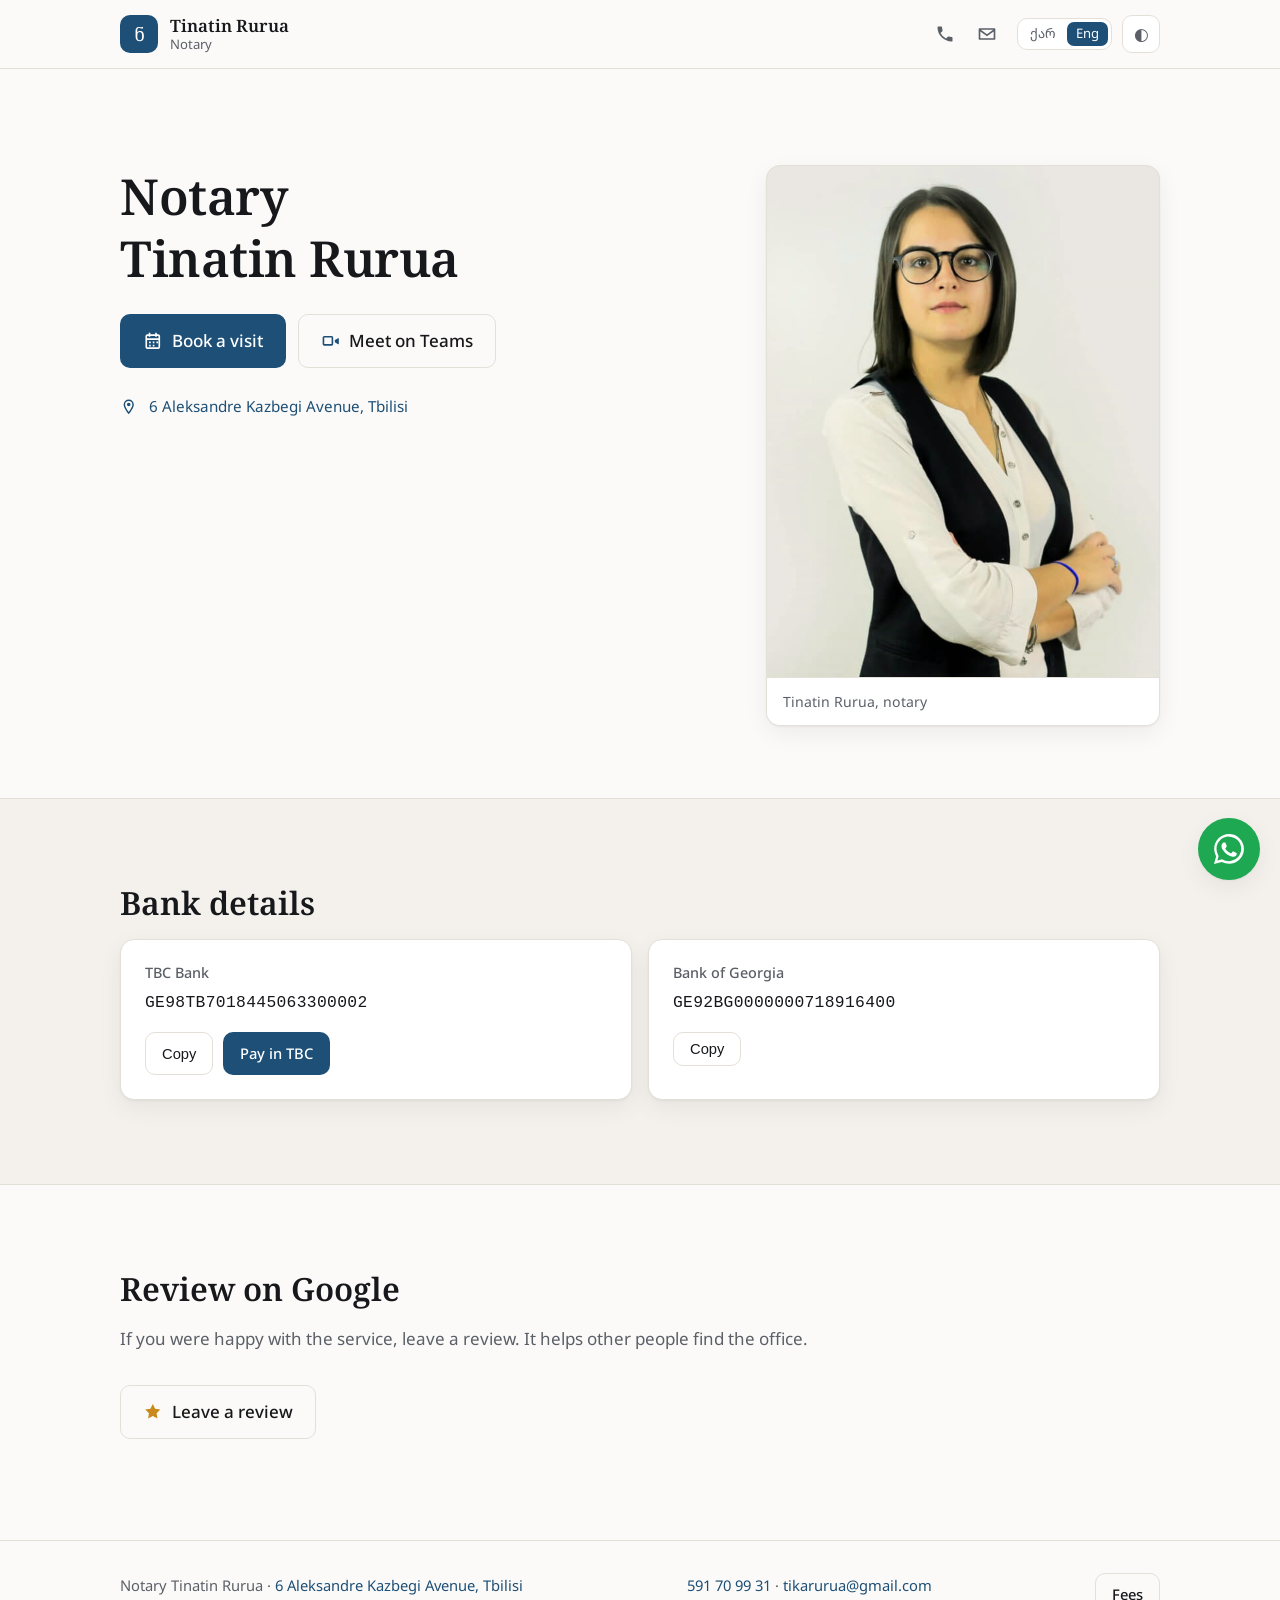
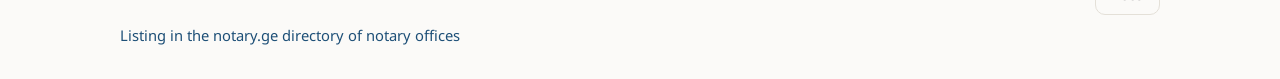
==== commit 55e4c29b: "გადახდა გადაერქვა საბანკო რეკვიზიტებად, ნავიგაციიდან ბმული მოიხსნა სექციის სათაური ახლა საბანკო რეკვ" ====
--- a/en/index.html
+++ b/en/index.html
@@ -130,7 +130,6 @@
       <a class="nav-icon" href="mailto:tikarurua@gmail.com?subject=Enquiry%20from%20rurua.ge" aria-label="Email: tikarurua@gmail.com" title="tikarurua@gmail.com">
         <svg class="ico" aria-hidden="true"><use href="#icon-mail"></use></svg>
       </a>
-      <a href="#payment">Payment</a>
     </nav>
 
     <div class="head-actions">
@@ -189,7 +188,7 @@
 
   <section id="payment" class="section section-alt" data-pay>
     <div class="wrap">
-      <h2 class="section-title">Payment</h2>
+      <h2 class="section-title">Bank details</h2>
       <div class="pay-grid">
         <div class="card pay-card" data-pay-iban="GE98TB7018445063300002" data-pay-holder="Tinatin Rurua">
           <h3>TBC Bank</h3>
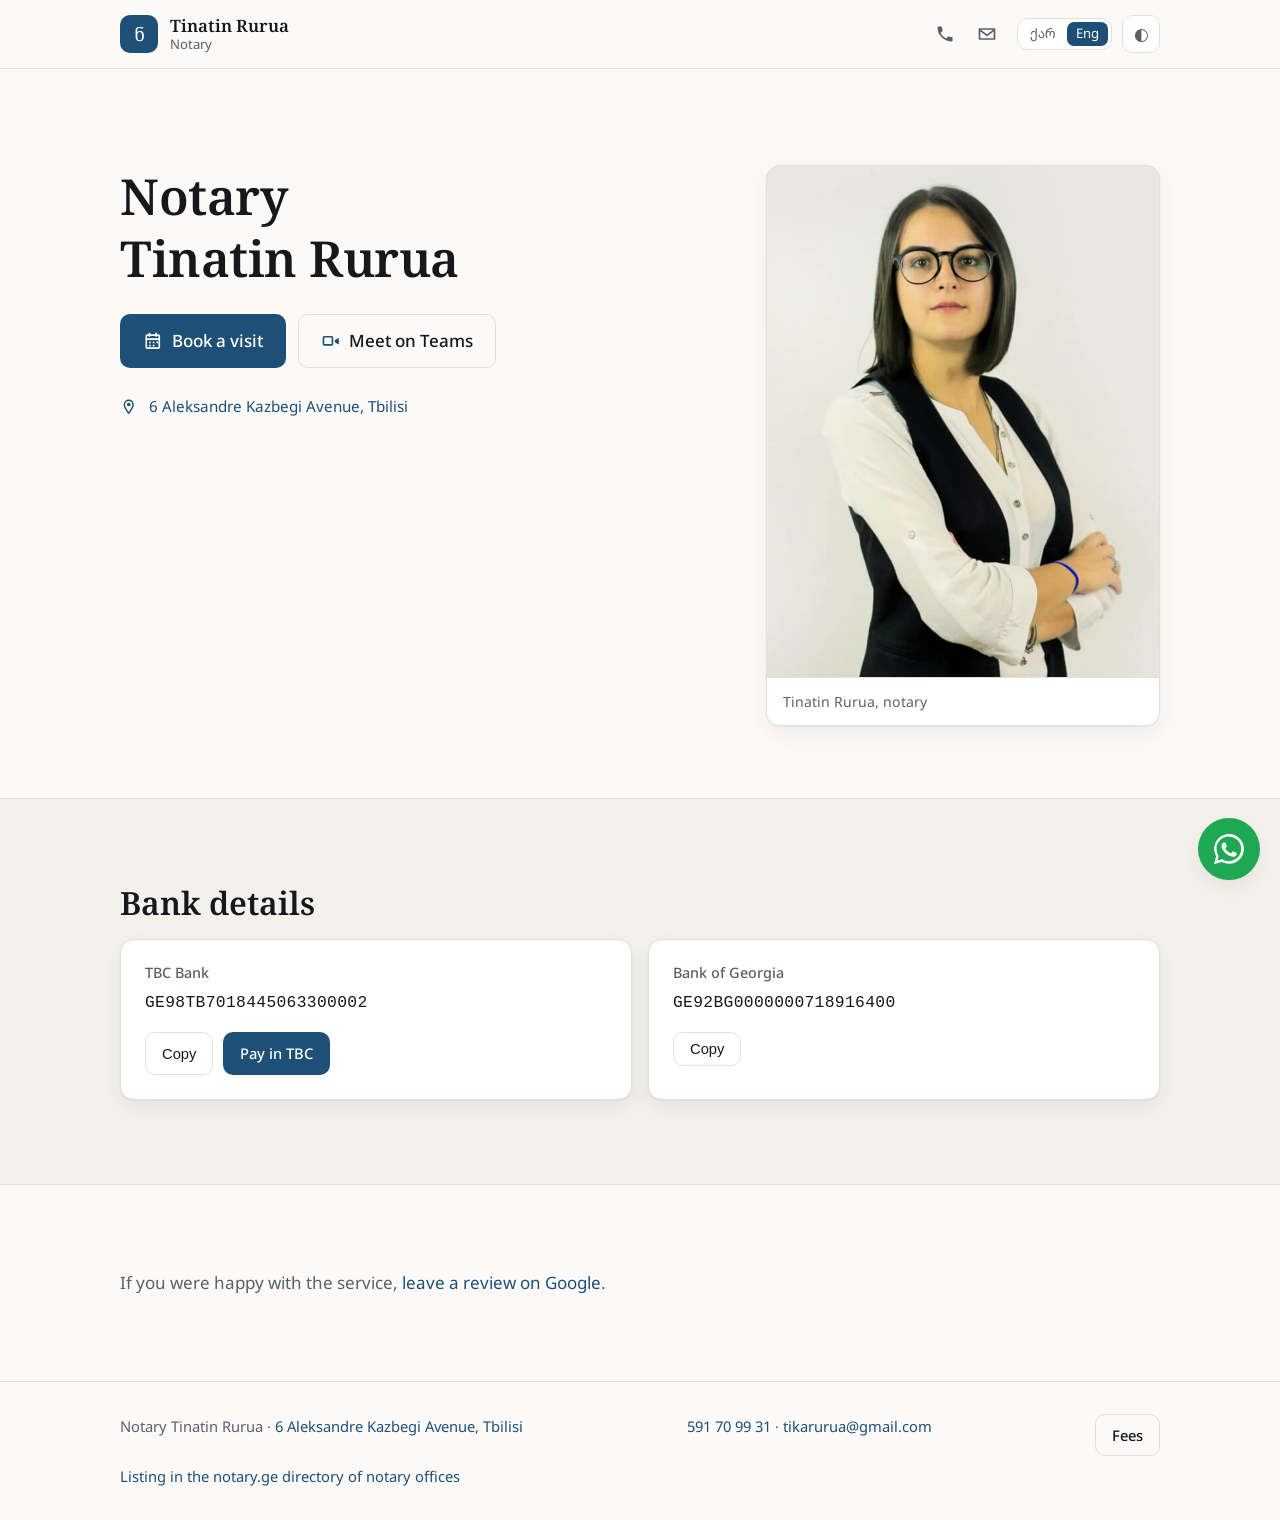
==== commit 6576d1c1: "Google-ის შეფასება ერთ ხაზად სათაური, აღწერა და ვარსკვლავიანი ღილაკი მოიხსნა. დარჩა ერთი წინადადება," ====
--- a/en/index.html
+++ b/en/index.html
@@ -83,9 +83,6 @@
   <symbol id="icon-wa" viewBox="0 0 24 24">
     <path fill="currentColor" d="M12.04 2C6.58 2 2.13 6.45 2.13 11.91c0 1.75.46 3.46 1.32 4.96L2 22l5.25-1.38a9.9 9.9 0 0 0 4.79 1.22h.01c5.46 0 9.91-4.45 9.91-9.91 0-2.65-1.03-5.14-2.9-7.01A9.83 9.83 0 0 0 12.04 2Zm0 1.82c2.16 0 4.19.84 5.72 2.37a8.05 8.05 0 0 1 2.37 5.72c0 4.54-3.7 8.23-8.24 8.23-1.48 0-2.93-.4-4.2-1.15l-.3-.18-3.12.82.83-3.04-.19-.31a8.19 8.19 0 0 1-1.25-4.37c0-4.54 3.7-8.24 8.24-8.24Zm-3.5 3.9c-.17 0-.44.06-.67.31-.23.25-.88.86-.88 2.1 0 1.23.9 2.42 1.02 2.58.13.17 1.74 2.79 4.28 3.8 2.11.83 2.54.67 3 .62.46-.04 1.48-.6 1.69-1.19.21-.58.21-1.08.15-1.19-.06-.1-.23-.16-.48-.29-.25-.12-1.48-.73-1.71-.81-.23-.09-.4-.13-.56.12-.17.25-.65.83-.79.99-.15.17-.29.19-.54.06-.25-.12-1.06-.39-2.02-1.25a7.6 7.6 0 0 1-1.4-1.73c-.14-.25-.02-.39.11-.51.12-.13.29-.34.44-.5.14-.17.19-.29.29-.48.1-.19.05-.35-.02-.48-.06-.12-.55-1.35-.75-1.85-.2-.48-.4-.4-.56-.4h-.5Z"/>
   </symbol>
-  <symbol id="icon-star" viewBox="0 0 24 24">
-    <path fill="currentColor" d="M12 2.6l2.87 5.82 6.43.94-4.65 4.53 1.1 6.4L12 17.27l-5.75 3.02 1.1-6.4L2.7 9.36l6.43-.94L12 2.6Z"/>
-  </symbol>
   <symbol id="icon-calc" viewBox="0 0 24 24">
     <path fill="currentColor" d="M6 2h12a2 2 0 0 1 2 2v16a2 2 0 0 1-2 2H6a2 2 0 0 1-2-2V4a2 2 0 0 1 2-2Zm0 2v4h12V4H6Zm0 6v2h2.5v-2H6Zm4.75 0v2h2.5v-2h-2.5ZM15.5 10v2H18v-2h-2.5ZM6 14v2h2.5v-2H6Zm4.75 0v2h2.5v-2h-2.5ZM15.5 14v6H18v-6h-2.5ZM6 18v2h2.5v-2H6Zm4.75 0v2h2.5v-2h-2.5Z"/>
   </symbol>
@@ -211,18 +208,16 @@
   </section>
 
   <!--
-    Google review. The contact section is gone: address, phone, email and WhatsApp all sit
-    in the hero. The review was the one card that repeated nothing, so it stays.
+    The Google review as a single line. The heading and the button are gone: this is
+    neither a section-worthy topic nor an action that needs a voice on the page.
     The !12e1 suffix opens the review form itself rather than just the listing.
   -->
   <section id="review" class="section">
     <div class="wrap">
-      <h2 class="section-title">Review on Google</h2>
-      <p class="section-sub">If you were happy with the service, leave a review. It helps other people find the office.</p>
-      <p><a class="btn btn-star" href="https://www.google.com/maps/place//data=!4m3!3m2!1s0x404473003c50f1db:0x25fe69b6a81c0390!12e1" target="_blank" rel="noopener">
-        <svg class="ico" aria-hidden="true"><use href="#icon-star"></use></svg>
-        Leave a review
-      </a></p>
+      <p class="review-note">
+        If you were happy with the service,
+        <a href="https://www.google.com/maps/place//data=!4m3!3m2!1s0x404473003c50f1db:0x25fe69b6a81c0390!12e1" target="_blank" rel="noopener">leave a review on Google</a>.
+      </p>
     </div>
   </section>
 
--- a/assets/styles.css
+++ b/assets/styles.css
@@ -346,6 +346,9 @@
 .section-title { font-size: clamp(1.5rem, 3vw, 2rem); }
 .section-sub { color: var(--muted); margin-bottom: 32px; }
 
+/* Google-ის შეფასების ერთხაზიანი შენიშვნა: სათაურის გარეშე დგას */
+.review-note { color: var(--muted); margin: 0; }
+
 .grid {
   list-style: none; margin: 0; padding: 0;
   display: grid;
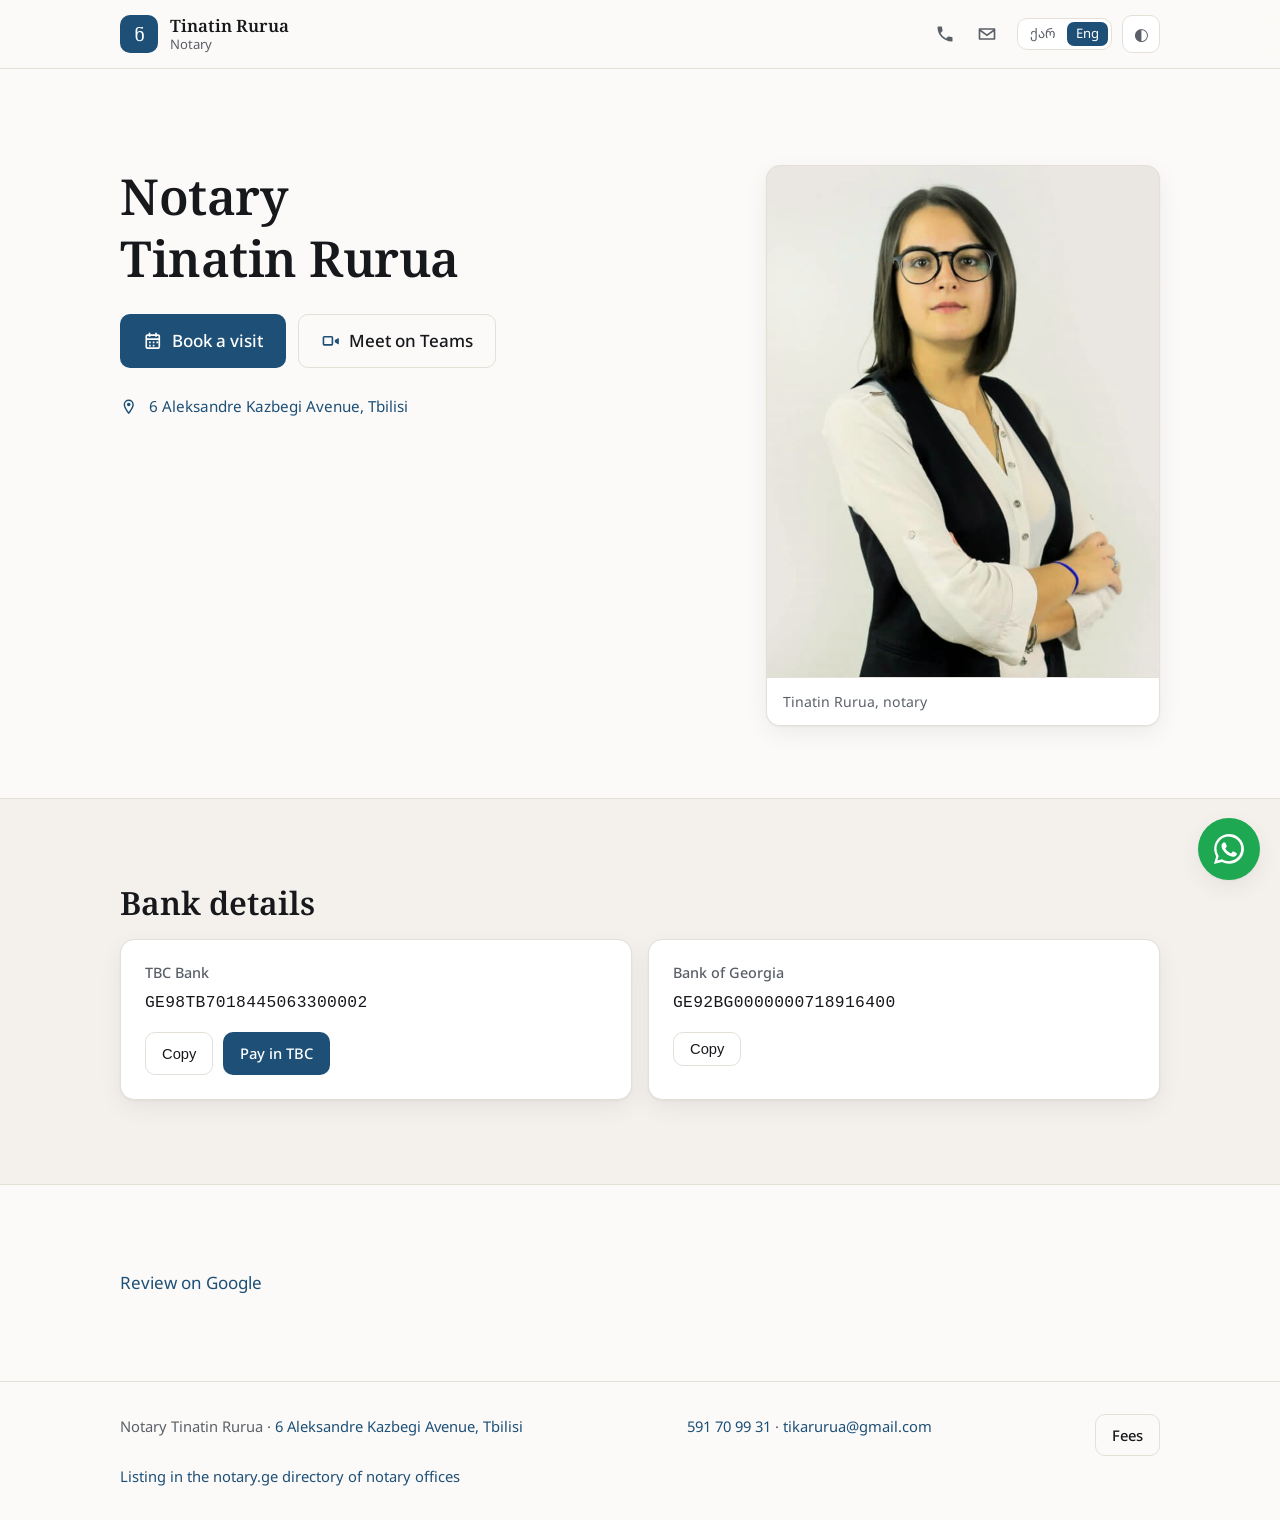
==== commit 6d84a580: "შეფასების ტექსტი მოიხსნა, დარჩა მხოლოდ ბმული წინადადება „თუ მომსახურებით კმაყოფილი დარჩით" მოიხსნა. " ====
--- a/en/index.html
+++ b/en/index.html
@@ -208,15 +208,14 @@
   </section>
 
   <!--
-    The Google review as a single line. The heading and the button are gone: this is
-    neither a section-worthy topic nor an action that needs a voice on the page.
+    The Google review is a link and nothing more. Heading, description and button are
+    gone: this is neither a section-worthy topic nor an action that needs a voice here.
     The !12e1 suffix opens the review form itself rather than just the listing.
   -->
   <section id="review" class="section">
     <div class="wrap">
       <p class="review-note">
-        If you were happy with the service,
-        <a href="https://www.google.com/maps/place//data=!4m3!3m2!1s0x404473003c50f1db:0x25fe69b6a81c0390!12e1" target="_blank" rel="noopener">leave a review on Google</a>.
+        <a href="https://www.google.com/maps/place//data=!4m3!3m2!1s0x404473003c50f1db:0x25fe69b6a81c0390!12e1" target="_blank" rel="noopener">Review on Google</a>
       </p>
     </div>
   </section>
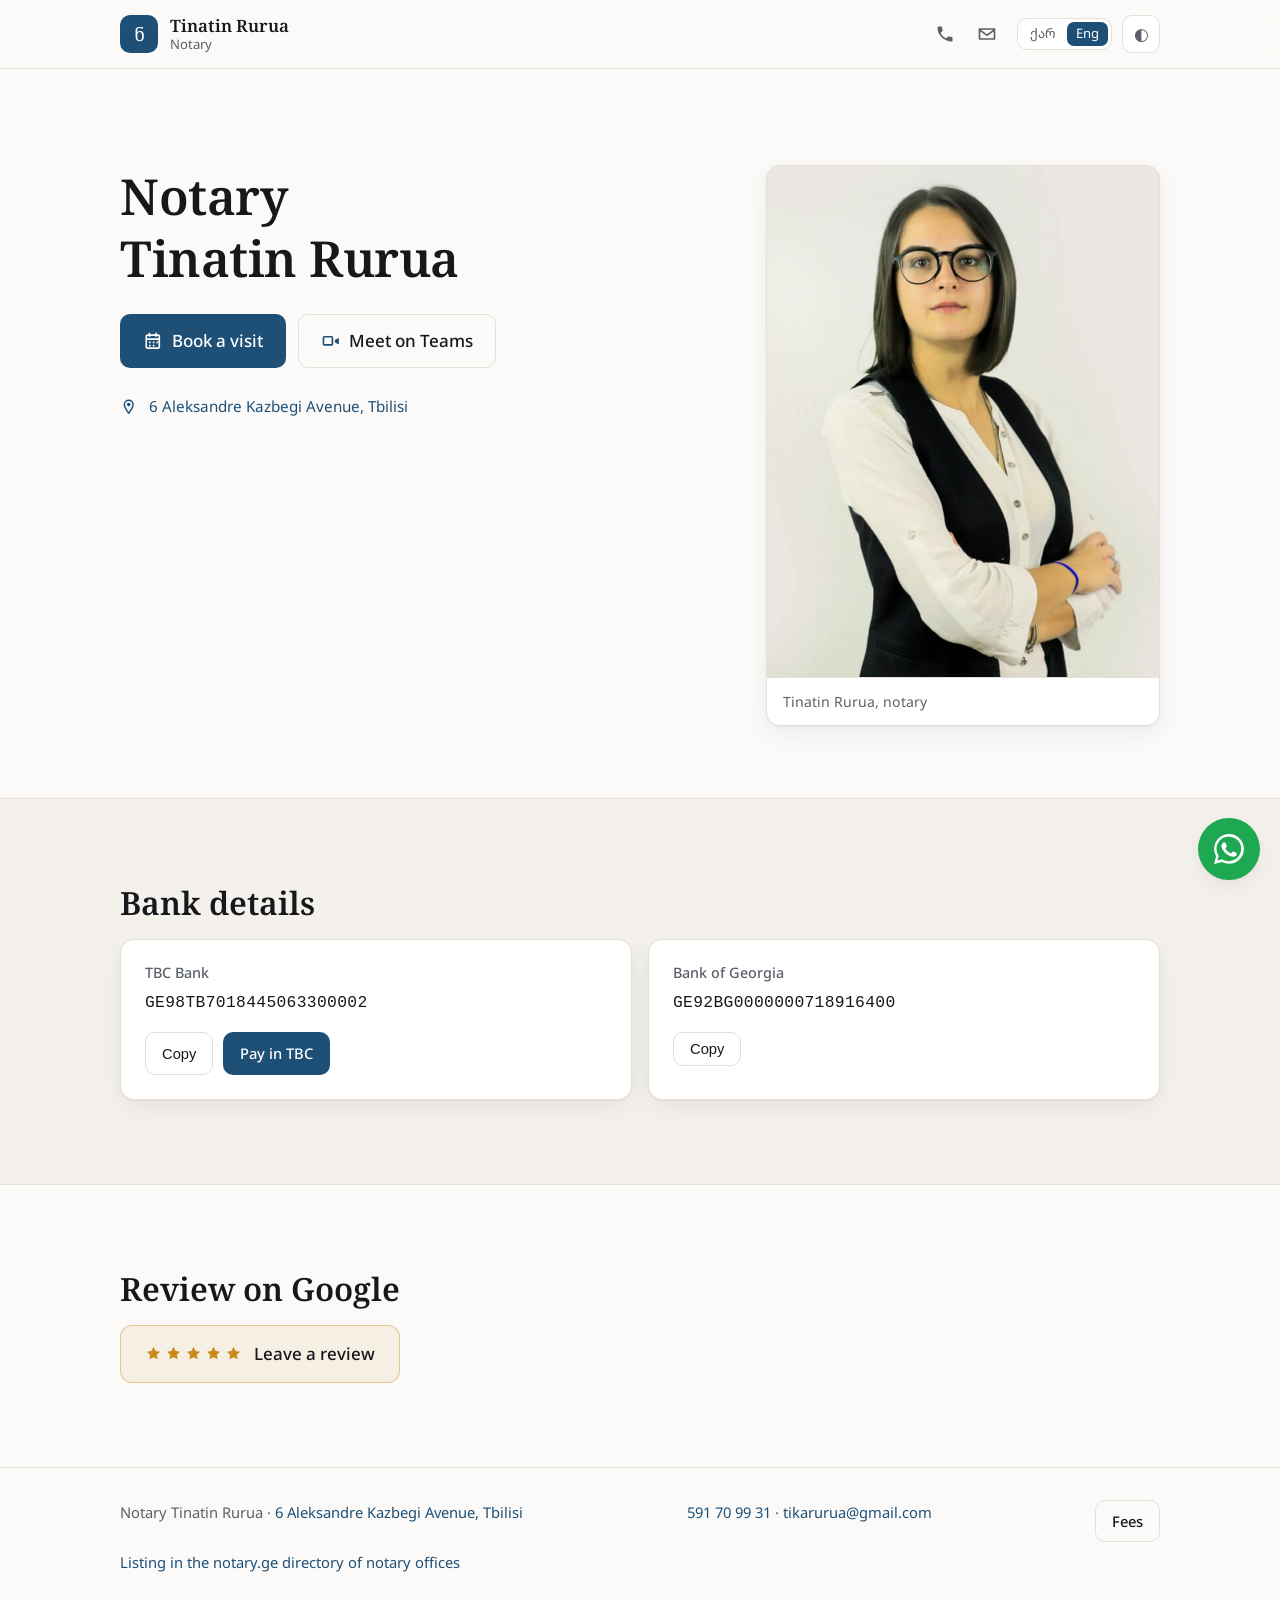
==== commit 9aaed412: "შეფასების სექციას სათაური და ვარსკვლავიანი ღილაკი დაუბრუნდა სათაური „შეფასება Google-ზე" დაბრუნდა, ღ" ====
--- a/en/index.html
+++ b/en/index.html
@@ -83,6 +83,9 @@
   <symbol id="icon-wa" viewBox="0 0 24 24">
     <path fill="currentColor" d="M12.04 2C6.58 2 2.13 6.45 2.13 11.91c0 1.75.46 3.46 1.32 4.96L2 22l5.25-1.38a9.9 9.9 0 0 0 4.79 1.22h.01c5.46 0 9.91-4.45 9.91-9.91 0-2.65-1.03-5.14-2.9-7.01A9.83 9.83 0 0 0 12.04 2Zm0 1.82c2.16 0 4.19.84 5.72 2.37a8.05 8.05 0 0 1 2.37 5.72c0 4.54-3.7 8.23-8.24 8.23-1.48 0-2.93-.4-4.2-1.15l-.3-.18-3.12.82.83-3.04-.19-.31a8.19 8.19 0 0 1-1.25-4.37c0-4.54 3.7-8.24 8.24-8.24Zm-3.5 3.9c-.17 0-.44.06-.67.31-.23.25-.88.86-.88 2.1 0 1.23.9 2.42 1.02 2.58.13.17 1.74 2.79 4.28 3.8 2.11.83 2.54.67 3 .62.46-.04 1.48-.6 1.69-1.19.21-.58.21-1.08.15-1.19-.06-.1-.23-.16-.48-.29-.25-.12-1.48-.73-1.71-.81-.23-.09-.4-.13-.56.12-.17.25-.65.83-.79.99-.15.17-.29.19-.54.06-.25-.12-1.06-.39-2.02-1.25a7.6 7.6 0 0 1-1.4-1.73c-.14-.25-.02-.39.11-.51.12-.13.29-.34.44-.5.14-.17.19-.29.29-.48.1-.19.05-.35-.02-.48-.06-.12-.55-1.35-.75-1.85-.2-.48-.4-.4-.56-.4h-.5Z"/>
   </symbol>
+  <symbol id="icon-star" viewBox="0 0 24 24">
+    <path fill="currentColor" d="M12 2.6l2.87 5.82 6.43.94-4.65 4.53 1.1 6.4L12 17.27l-5.75 3.02 1.1-6.4L2.7 9.36l6.43-.94L12 2.6Z"/>
+  </symbol>
   <symbol id="icon-calc" viewBox="0 0 24 24">
     <path fill="currentColor" d="M6 2h12a2 2 0 0 1 2 2v16a2 2 0 0 1-2 2H6a2 2 0 0 1-2-2V4a2 2 0 0 1 2-2Zm0 2v4h12V4H6Zm0 6v2h2.5v-2H6Zm4.75 0v2h2.5v-2h-2.5ZM15.5 10v2H18v-2h-2.5ZM6 14v2h2.5v-2H6Zm4.75 0v2h2.5v-2h-2.5ZM15.5 14v6H18v-6h-2.5ZM6 18v2h2.5v-2H6Zm4.75 0v2h2.5v-2h-2.5Z"/>
   </symbol>
@@ -208,15 +211,23 @@
   </section>
 
   <!--
-    The Google review is a link and nothing more. Heading, description and button are
-    gone: this is neither a section-worthy topic nor an action that needs a voice here.
+    The Google review. Heading and button are back, without the description: five stars
+    say what this is. The stars are decoration, hence aria-hidden.
     The !12e1 suffix opens the review form itself rather than just the listing.
   -->
   <section id="review" class="section">
     <div class="wrap">
-      <p class="review-note">
-        <a href="https://www.google.com/maps/place//data=!4m3!3m2!1s0x404473003c50f1db:0x25fe69b6a81c0390!12e1" target="_blank" rel="noopener">Review on Google</a>
-      </p>
+      <h2 class="section-title">Review on Google</h2>
+      <a class="btn-review" href="https://www.google.com/maps/place//data=!4m3!3m2!1s0x404473003c50f1db:0x25fe69b6a81c0390!12e1" target="_blank" rel="noopener">
+        <span class="review-stars" aria-hidden="true">
+          <svg class="ico"><use href="#icon-star"></use></svg>
+          <svg class="ico"><use href="#icon-star"></use></svg>
+          <svg class="ico"><use href="#icon-star"></use></svg>
+          <svg class="ico"><use href="#icon-star"></use></svg>
+          <svg class="ico"><use href="#icon-star"></use></svg>
+        </span>
+        Leave a review
+      </a>
     </div>
   </section>
 
--- a/assets/styles.css
+++ b/assets/styles.css
@@ -336,6 +336,8 @@
 
 @media (prefers-reduced-motion: reduce) {
   .cta-calc-arrow { transition: none; }
+  .btn-review { transition: none; }
+  .btn-review:hover { transform: none; }
 }
 
 /* ---------- სექციები ---------- */
@@ -346,8 +348,29 @@
 .section-title { font-size: clamp(1.5rem, 3vw, 2rem); }
 .section-sub { color: var(--muted); margin-bottom: 32px; }
 
-/* Google-ის შეფასების ერთხაზიანი შენიშვნა: სათაურის გარეშე დგას */
-.review-note { color: var(--muted); margin: 0; }
+/*
+  შეფასების ღილაკი. ხუთი ოქროსფერი ვარსკვლავი წარწერის წინ დგას, ღილაკი კი ვარსკვლავის
+  ფერიდან აღებული ჩარჩოთი და ფონით გამოირჩევა. კურსორის ქვეშ ოდნავ ზევით იწევს.
+  color-mix გამჭვირვალობას იღებს, ანუ ერთი წესი ორივე თემას ჯდება.
+*/
+.btn-review {
+  display: inline-flex; align-items: center; gap: 12px;
+  padding: 14px 24px;
+  border-radius: 12px;
+  border: 1px solid color-mix(in srgb, var(--star) 40%, transparent);
+  background: color-mix(in srgb, var(--star) 9%, transparent);
+  color: var(--text); font-weight: 500;
+  transition: transform .15s ease, box-shadow .15s ease, background .15s ease;
+}
+.btn-review:hover {
+  text-decoration: none;
+  background: color-mix(in srgb, var(--star) 16%, transparent);
+  border-color: var(--star);
+  transform: translateY(-1px);
+  box-shadow: var(--shadow);
+}
+.review-stars { display: inline-flex; gap: 3px; color: var(--star); }
+.review-stars .ico { width: 17px; height: 17px; }
 
 .grid {
   list-style: none; margin: 0; padding: 0;
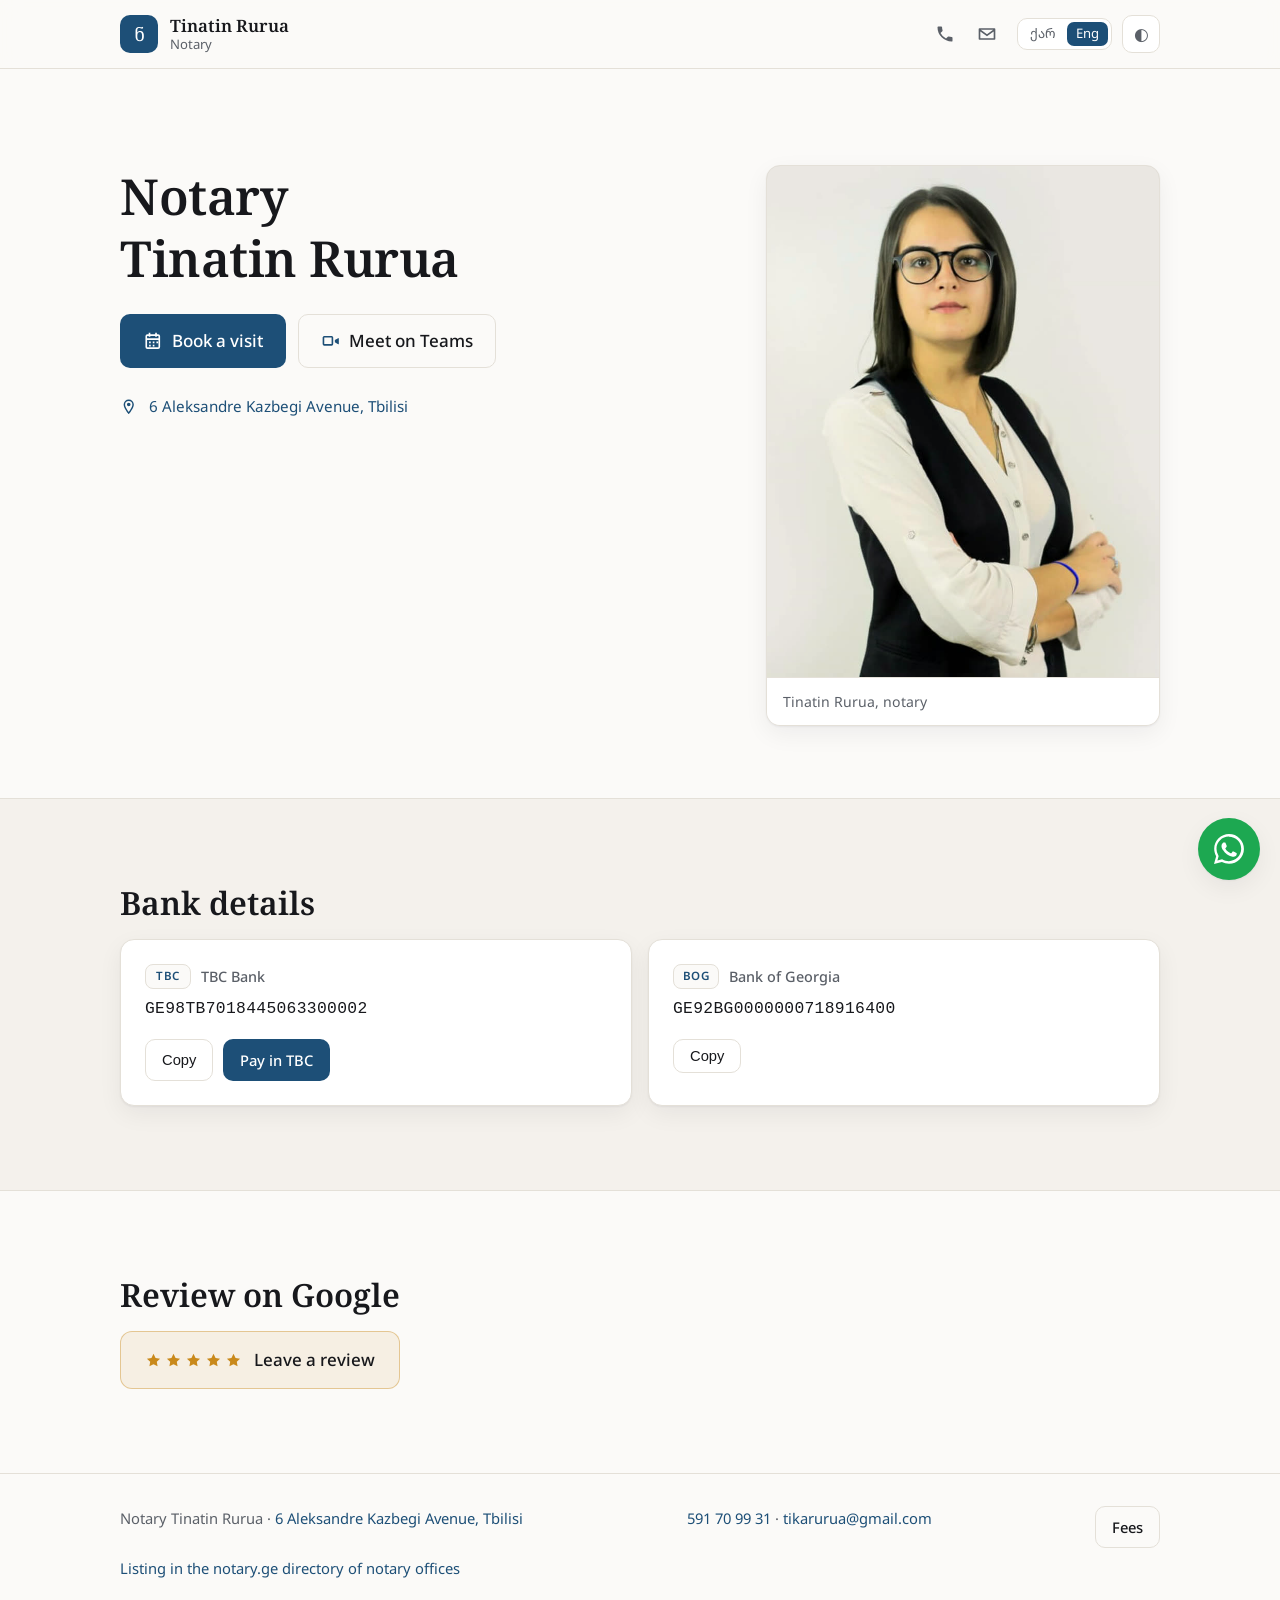
==== commit bb94fe2d: "ანგარიშის ბარათებს ბანკის ნიშანი დაემატა TBC-ისა და BOG-ის ნიშნები ბანკის სახელის წინ დგას, ორივე ენ" ====
--- a/en/index.html
+++ b/en/index.html
@@ -191,7 +191,7 @@
       <h2 class="section-title">Bank details</h2>
       <div class="pay-grid">
         <div class="card pay-card" data-pay-iban="GE98TB7018445063300002" data-pay-holder="Tinatin Rurua">
-          <h3>TBC Bank</h3>
+          <h3><span class="bank-mark" aria-hidden="true">TBC</span>TBC Bank</h3>
           <p class="pay-iban">GE98TB7018445063300002</p>
           <p class="pay-actions">
             <button type="button" class="btn btn-ghost btn-sm" data-pay-copy>Copy</button>
@@ -200,7 +200,7 @@
         </div>
 
         <div class="card pay-card" data-pay-iban="GE92BG0000000718916400" data-pay-holder="Tinatin Rurua">
-          <h3>Bank of Georgia</h3>
+          <h3><span class="bank-mark" aria-hidden="true">BOG</span>Bank of Georgia</h3>
           <p class="pay-iban">GE92BG0000000718916400</p>
           <p class="pay-actions">
             <button type="button" class="btn btn-ghost btn-sm" data-pay-copy>Copy</button>
--- a/assets/styles.css
+++ b/assets/styles.css
@@ -439,7 +439,24 @@
 }
 .pay-grid > * { min-width: 0; }
 
-.pay-card h3 { color: var(--muted); font-family: var(--sans); font-weight: 500; font-size: .9rem; }
+.pay-card h3 {
+  display: flex; align-items: center; gap: 10px;
+  color: var(--muted); font-family: var(--sans); font-weight: 500; font-size: .9rem;
+}
+
+/*
+  ბანკის ნიშანი ანგარიშის ბარათზე. ეს ბანკის ლოგო არ არის, არამედ ინიციალები საიტის
+  პალიტრაში: ოფიციალურ ლოგოს მეხსიერებით ვერ დავხატავ და სავაჭრო ნიშანიც სხვისია.
+  aria-hidden, რადგან ბანკის სახელი გვერდით წერია და ორჯერ წაკითხვას აზრი არ აქვს.
+*/
+.bank-mark {
+  display: inline-flex; align-items: center; justify-content: center;
+  min-width: 46px; padding: 4px 8px;
+  border: 1px solid var(--border); border-radius: 8px;
+  background: var(--bg);
+  color: var(--accent);
+  font-size: .72rem; font-weight: 600; letter-spacing: .05em;
+}
 
 /* ანგარიშის ნომერი: მონოსფეისი და თანაბარი ციფრები, რომ წაკითხვა და შედარება გაადვილდეს */
 .pay-iban {
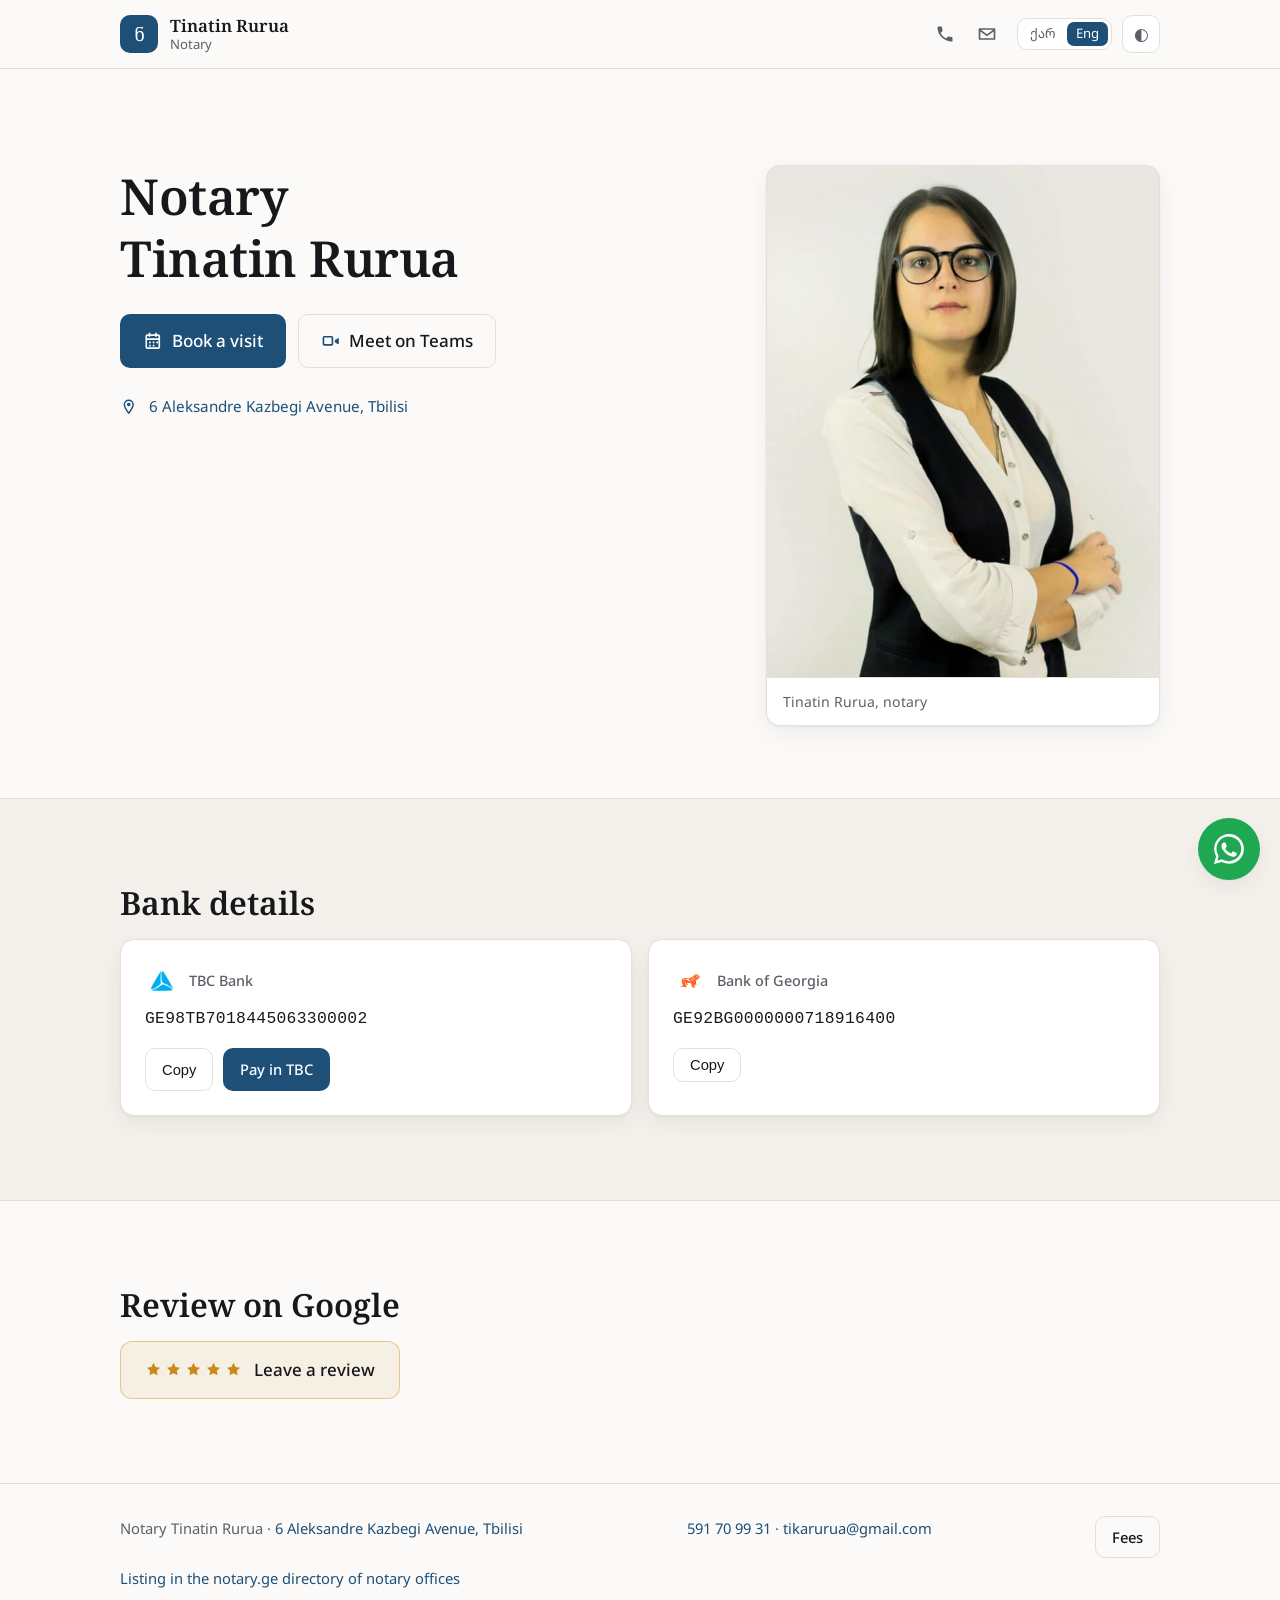
==== commit 4b7566be: "ინიციალების ნაცვლად ბანკების ნამდვილი ლოგოები ბარათებზე TBC-ისა და BOG-ის ლოგოებია და აღარ ინიციალებ" ====
--- a/en/index.html
+++ b/en/index.html
@@ -191,7 +191,7 @@
       <h2 class="section-title">Bank details</h2>
       <div class="pay-grid">
         <div class="card pay-card" data-pay-iban="GE98TB7018445063300002" data-pay-holder="Tinatin Rurua">
-          <h3><span class="bank-mark" aria-hidden="true">TBC</span>TBC Bank</h3>
+          <h3><img class="bank-logo" src="../assets/bank-tbc.png" alt="" width="34" height="34">TBC Bank</h3>
           <p class="pay-iban">GE98TB7018445063300002</p>
           <p class="pay-actions">
             <button type="button" class="btn btn-ghost btn-sm" data-pay-copy>Copy</button>
@@ -200,7 +200,7 @@
         </div>
 
         <div class="card pay-card" data-pay-iban="GE92BG0000000718916400" data-pay-holder="Tinatin Rurua">
-          <h3><span class="bank-mark" aria-hidden="true">BOG</span>Bank of Georgia</h3>
+          <h3><img class="bank-logo" src="../assets/bank-bog.svg" alt="" width="34" height="34">Bank of Georgia</h3>
           <p class="pay-iban">GE92BG0000000718916400</p>
           <p class="pay-actions">
             <button type="button" class="btn btn-ghost btn-sm" data-pay-copy>Copy</button>
--- a/assets/styles.css
+++ b/assets/styles.css
@@ -445,17 +445,17 @@
 }
 
 /*
-  ბანკის ნიშანი ანგარიშის ბარათზე. ეს ბანკის ლოგო არ არის, არამედ ინიციალები საიტის
-  პალიტრაში: ოფიციალურ ლოგოს მეხსიერებით ვერ დავხატავ და სავაჭრო ნიშანიც სხვისია.
-  aria-hidden, რადგან ბანკის სახელი გვერდით წერია და ორჯერ წაკითხვას აზრი არ აქვს.
-*/
-.bank-mark {
-  display: inline-flex; align-items: center; justify-content: center;
-  min-width: 46px; padding: 4px 8px;
-  border: 1px solid var(--border); border-radius: 8px;
-  background: var(--bg);
-  color: var(--accent);
-  font-size: .72rem; font-weight: 600; letter-spacing: .05em;
+  ბანკის ლოგო ანგარიშის ბარათზე. ორივე ლოგო თეთრ ფონზეა დახატული, ამიტომ თეთრ
+  ფირფიტაზე ჯდება: ასე ბრენდის ფერები ორივე თემაზე სწორად ჩანს და ორი სხვადასხვა
+  წყაროდან მოსული ფაილი ერთნაირად გამოიყურება. object-fit ფორმას არ ჭიმავს.
+*/
+.bank-logo {
+  width: 34px; height: 34px;
+  flex: 0 0 auto;
+  padding: 6px; box-sizing: border-box;
+  border-radius: 8px;
+  background: #fff;
+  object-fit: contain;
 }
 
 /* ანგარიშის ნომერი: მონოსფეისი და თანაბარი ციფრები, რომ წაკითხვა და შედარება გაადვილდეს */
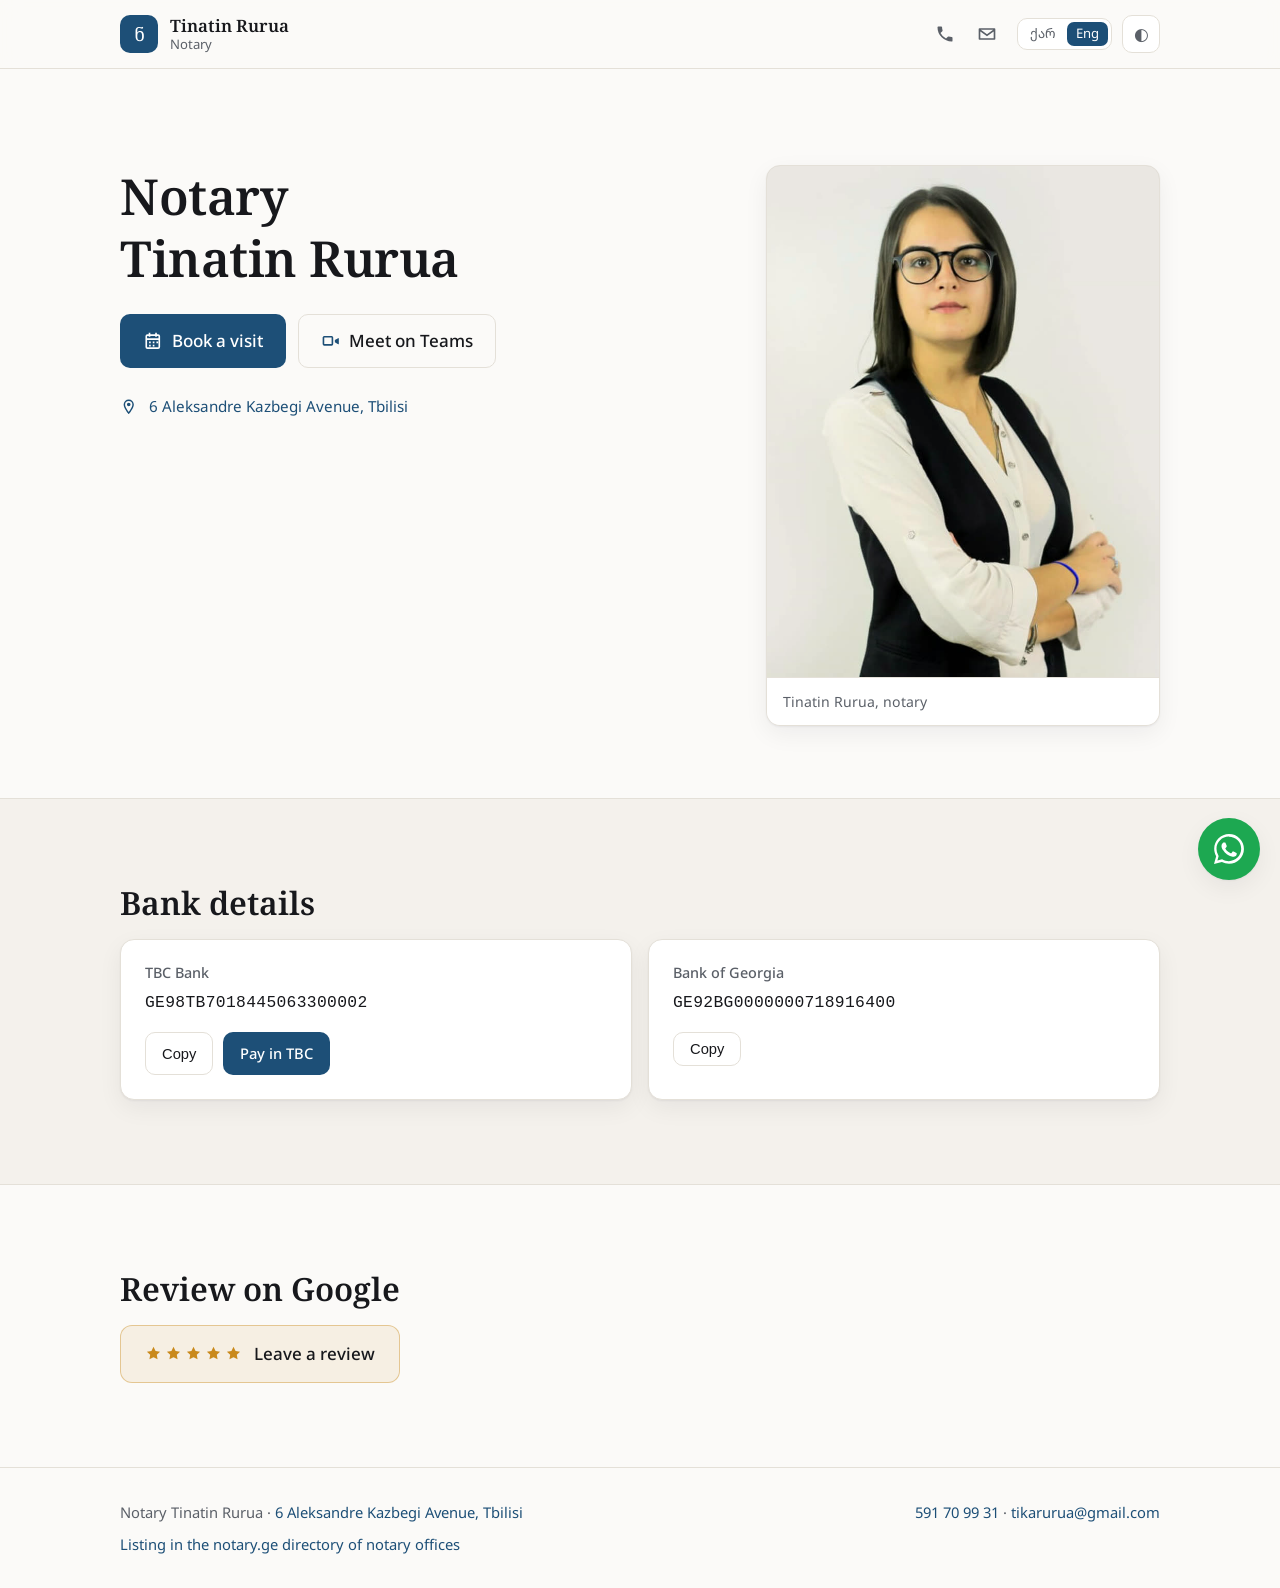
==== commit d2ba4de6: "საზღაურის ბმული ფუტერიდანაც მოიხსნა მთავარ გვერდზე კალკულატორზე ბმული აღარ არის: ჯერ ჰეროდან ჩამოვიდ" ====
--- a/en/index.html
+++ b/en/index.html
@@ -191,7 +191,7 @@
       <h2 class="section-title">Bank details</h2>
       <div class="pay-grid">
         <div class="card pay-card" data-pay-iban="GE98TB7018445063300002" data-pay-holder="Tinatin Rurua">
-          <h3><img class="bank-logo" src="../assets/bank-tbc.png" alt="" width="34" height="34">TBC Bank</h3>
+          <h3>TBC Bank</h3>
           <p class="pay-iban">GE98TB7018445063300002</p>
           <p class="pay-actions">
             <button type="button" class="btn btn-ghost btn-sm" data-pay-copy>Copy</button>
@@ -200,7 +200,7 @@
         </div>
 
         <div class="card pay-card" data-pay-iban="GE92BG0000000718916400" data-pay-holder="Tinatin Rurua">
-          <h3><img class="bank-logo" src="../assets/bank-bog.svg" alt="" width="34" height="34">Bank of Georgia</h3>
+          <h3>Bank of Georgia</h3>
           <p class="pay-iban">GE92BG0000000718916400</p>
           <p class="pay-actions">
             <button type="button" class="btn btn-ghost btn-sm" data-pay-copy>Copy</button>
@@ -238,8 +238,6 @@
     <p>Notary Tinatin Rurua &middot; <a href="https://www.google.com/maps/place/?cid=2737741856713212816" target="_blank" rel="noopener">6 Aleksandre Kazbegi Avenue, Tbilisi</a></p>
     <!-- The number and email in full: the hero only carries icons -->
     <p><a href="tel:+995591709931">591 70 99 31</a> &middot; <a href="mailto:tikarurua@gmail.com">tikarurua@gmail.com</a></p>
-    <!-- The fee page link lives in the footer: gone from the header, and it has no block of its own -->
-    <p><a class="btn btn-ghost btn-sm" href="fees/">Fees</a></p>
     <!-- Entry in the notary chamber's directory of notary offices -->
     <p class="foot-reg">
       <a href="https://www.notary.ge/geo-3718-sanotaro-biuroebi-filter&amp;region_id=&amp;full_name=%E1%83%97%E1%83%98%E1%83%9C%E1%83%90%E1%83%97%E1%83%98%E1%83%9C+%E1%83%A0%E1%83%A3%E1%83%A0%E1%83%A3%E1%83%90"
